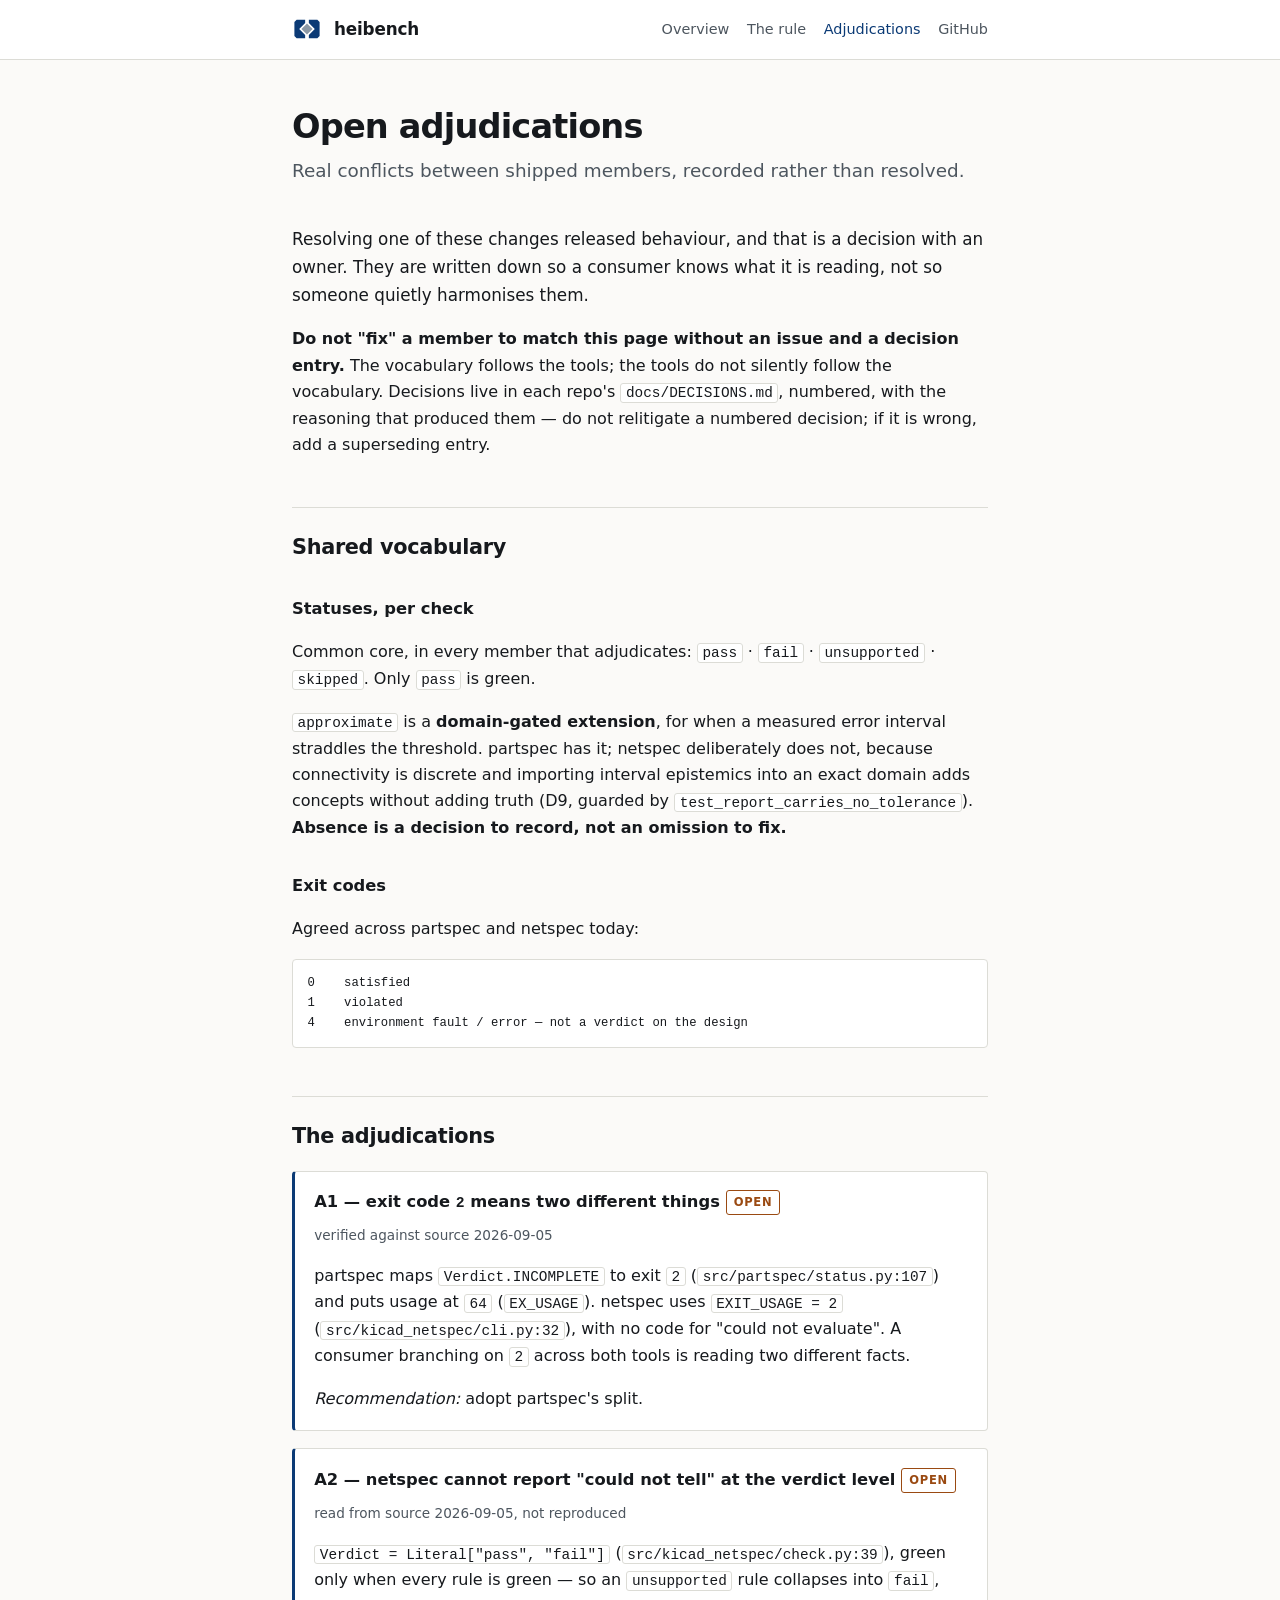
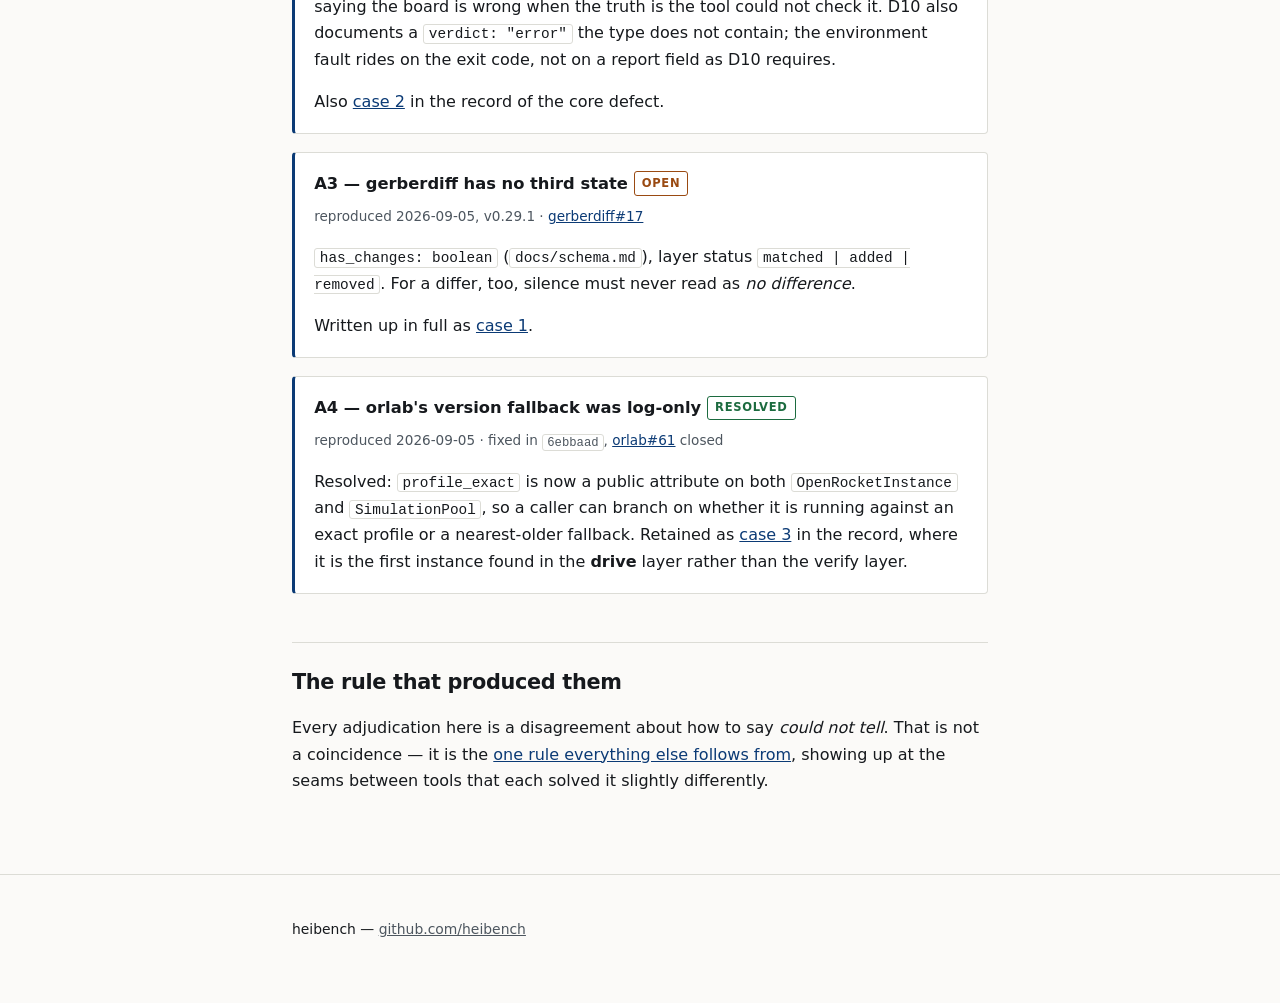
==== adjudications.html @ 362d5913 "feat: the org site, at heibench.com Plain HTML and CSS: no build step, no dependencies, no JavaScrip" ====
<!doctype html>
<html lang="en">
<head>
<meta charset="utf-8">
<meta name="viewport" content="width=device-width, initial-scale=1">
<title>Open adjudications — heibench</title>
<meta name="description" content="Real conflicts between shipped heibench members, recorded rather than resolved.">
<link rel="icon" href="/assets/favicon.svg" type="image/svg+xml">
<link rel="alternate icon" href="/assets/favicon.ico" sizes="any">
<link rel="apple-touch-icon" href="/assets/apple-touch-icon.png">
<link rel="stylesheet" href="/assets/site.css">
</head>
<body>

<header class="site">
  <div class="wrap">
    <img src="/assets/favicon.svg" alt="">
    <a class="home" href="/">heibench</a>
    <nav>
      <a href="/">Overview</a>
      <a href="/silence.html">The rule</a>
      <a href="/adjudications.html" aria-current="page">Adjudications</a>
      <a href="https://github.com/heibench">GitHub</a>
    </nav>
  </div>
</header>

<main class="wrap">

  <h1>Open adjudications</h1>
  <p class="tagline">Real conflicts between shipped members, recorded rather than
  resolved.</p>

  <p class="lead">Resolving one of these changes released behaviour, and that is a
  decision with an owner. They are written down so a consumer knows what it is
  reading, not so someone quietly harmonises them.</p>

  <p><strong>Do not "fix" a member to match this page without an issue and a decision
  entry.</strong> The vocabulary follows the tools; the tools do not silently follow
  the vocabulary. Decisions live in each repo's <code>docs/DECISIONS.md</code>,
  numbered, with the reasoning that produced them — do not relitigate a numbered
  decision; if it is wrong, add a superseding entry.</p>

  <h2>Shared vocabulary</h2>

  <h3>Statuses, per check</h3>
  <p>Common core, in every member that adjudicates: <code>pass</code> ·
  <code>fail</code> · <code>unsupported</code> · <code>skipped</code>. Only
  <code>pass</code> is green.</p>

  <p><code>approximate</code> is a <strong>domain-gated extension</strong>, for when a
  measured error interval straddles the threshold. partspec has it; netspec
  deliberately does not, because connectivity is discrete and importing interval
  epistemics into an exact domain adds concepts without adding truth (D9, guarded by
  <code>test_report_carries_no_tolerance</code>). <strong>Absence is a decision to
  record, not an omission to fix.</strong></p>

  <h3>Exit codes</h3>
  <p>Agreed across partspec and netspec today:</p>
<pre><code>0    satisfied
1    violated
4    environment fault / error — not a verdict on the design</code></pre>

  <h2>The adjudications</h2>

  <div class="case">
    <h3>A1 — exit code <code>2</code> means two different things
      <span class="tag open">open</span></h3>
    <p class="meta">verified against source 2026-09-05</p>
    <p>partspec maps <code>Verdict.INCOMPLETE</code> to exit <code>2</code>
    (<code>src/partspec/status.py:107</code>) and puts usage at <code>64</code>
    (<code>EX_USAGE</code>). netspec uses <code>EXIT_USAGE = 2</code>
    (<code>src/kicad_netspec/cli.py:32</code>), with no code for "could not evaluate".
    A consumer branching on <code>2</code> across both tools is reading two different
    facts.</p>
    <p><em>Recommendation:</em> adopt partspec's split.</p>
  </div>

  <div class="case">
    <h3>A2 — netspec cannot report "could not tell" at the verdict level
      <span class="tag open">open</span></h3>
    <p class="meta">read from source 2026-09-05, not reproduced</p>
    <p><code>Verdict = Literal["pass", "fail"]</code>
    (<code>src/kicad_netspec/check.py:39</code>), green only when every rule is green —
    so an <code>unsupported</code> rule collapses into <code>fail</code>, saying the
    board is wrong when the truth is the tool could not check it. D10 also documents a
    <code>verdict: "error"</code> the type does not contain; the environment fault
    rides on the exit code, not on a report field as D10 requires.</p>
    <p>Also <a href="/silence.html">case 2</a> in the record of the core defect.</p>
  </div>

  <div class="case">
    <h3>A3 — gerberdiff has no third state
      <span class="tag open">open</span></h3>
    <p class="meta">reproduced 2026-09-05, v0.29.1 ·
      <a href="https://github.com/heibench/gerberdiff/issues/17">gerberdiff#17</a></p>
    <p><code>has_changes: boolean</code> (<code>docs/schema.md</code>), layer status
    <code>matched | added | removed</code>. For a differ, too, silence must never read
    as <em>no difference</em>.</p>
    <p>Written up in full as <a href="/silence.html">case 1</a>.</p>
  </div>

  <div class="case">
    <h3>A4 — orlab's version fallback was log-only
      <span class="tag resolved">resolved</span></h3>
    <p class="meta">reproduced 2026-09-05 · fixed in <code>6ebbaad</code>,
      <a href="https://github.com/heibench/orlab/issues/61">orlab#61</a> closed</p>
    <p>Resolved: <code>profile_exact</code> is now a public attribute on both
    <code>OpenRocketInstance</code> and <code>SimulationPool</code>, so a caller can
    branch on whether it is running against an exact profile or a nearest-older
    fallback. Retained as <a href="/silence.html">case 3</a> in the record, where it is
    the first instance found in the <strong>drive</strong> layer rather than the verify
    layer.</p>
  </div>

  <h2>The rule that produced them</h2>

  <p>Every adjudication here is a disagreement about how to say <em>could not tell</em>.
  That is not a coincidence — it is the
  <a href="/silence.html">one rule everything else follows from</a>, showing up at the
  seams between tools that each solved it slightly differently.</p>

</main>

<footer class="site">
  <div class="wrap">
    <p>heibench — <a href="https://github.com/heibench">github.com/heibench</a></p>
  </div>
</footer>

</body>
</html>
---- assets/site.css ----
/* heibench.com — no build step, no dependencies, no JavaScript. */

:root {
  color-scheme: light dark;
  --navy: #0b3a75;
  --steel: #8c99a6;
  --ink: #16191d;
  --ink-soft: #4d565f;
  --bg: #fbfaf8;
  --panel: #ffffff;
  --rule: #dcdcd6;
  --accent: var(--navy);
  --ok: #1c6b3f;
  --open: #9a4a12;
}

@media (prefers-color-scheme: dark) {
  :root {
    --navy: #7ea8dd;
    --steel: #98a4b1;
    --ink: #e7e9ec;
    --ink-soft: #a3abb5;
    --bg: #12151a;
    --panel: #191d24;
    --rule: #2c323b;
    --accent: var(--navy);
    --ok: #6cc38d;
    --open: #e0a06a;
  }
}

* { box-sizing: border-box; }

body {
  margin: 0;
  background: var(--bg);
  color: var(--ink);
  font: 16px/1.65 ui-sans-serif, system-ui, -apple-system, "Segoe UI", Roboto,
    "Helvetica Neue", Arial, sans-serif;
  -webkit-text-size-adjust: 100%;
}

code, pre, .mono {
  font-family: ui-monospace, SFMono-Regular, "SF Mono", Menlo, Consolas,
    "Liberation Mono", monospace;
}

.wrap { max-width: 46rem; margin: 0 auto; padding: 0 1.25rem; }

/* ---------- masthead ---------- */

header.site {
  border-bottom: 1px solid var(--rule);
  background: var(--panel);
}

header.site .wrap {
  display: flex;
  align-items: center;
  gap: 0.75rem;
  padding-top: 0.9rem;
  padding-bottom: 0.9rem;
  flex-wrap: wrap;
}

header.site img {
  width: 30px;
  height: 30px;
  display: block;
  border-radius: 6px;
}

header.site a.home {
  font-weight: 650;
  letter-spacing: -0.01em;
  color: var(--ink);
  text-decoration: none;
  font-size: 1.05rem;
}

header.site nav {
  margin-left: auto;
  display: flex;
  gap: 1.1rem;
  font-size: 0.9rem;
}

header.site nav a { color: var(--ink-soft); text-decoration: none; }
header.site nav a:hover,
header.site nav a[aria-current="page"] { color: var(--accent); }

/* ---------- type ---------- */

main.wrap { padding-top: 3rem; padding-bottom: 4rem; }

h1 {
  font-size: 2.1rem;
  line-height: 1.15;
  letter-spacing: -0.025em;
  margin: 0 0 0.6rem;
}

.tagline {
  font-size: 1.15rem;
  color: var(--ink-soft);
  margin: 0 0 2.5rem;
}

h2 {
  font-size: 1.3rem;
  letter-spacing: -0.015em;
  margin: 3rem 0 0.9rem;
  padding-top: 1.4rem;
  border-top: 1px solid var(--rule);
}

h3 { font-size: 1.02rem; margin: 2rem 0 0.5rem; }

p, li { color: var(--ink); }
a { color: var(--accent); }

.lead { font-size: 1.05rem; }

blockquote {
  margin: 1.6rem 0;
  padding: 0.2rem 0 0.2rem 1.1rem;
  border-left: 3px solid var(--accent);
  font-size: 1.15rem;
  line-height: 1.5;
  color: var(--ink);
}

blockquote p { margin: 0; }

/* ---------- tables ---------- */

.scroll { overflow-x: auto; margin: 1.4rem 0; }

table {
  border-collapse: collapse;
  width: 100%;
  font-size: 0.92rem;
}

th, td {
  text-align: left;
  padding: 0.6rem 0.8rem 0.6rem 0;
  border-bottom: 1px solid var(--rule);
  vertical-align: top;
}

th {
  font-weight: 620;
  color: var(--ink-soft);
  font-size: 0.8rem;
  text-transform: uppercase;
  letter-spacing: 0.05em;
}

/* ---------- case entries ---------- */

.case {
  background: var(--panel);
  border: 1px solid var(--rule);
  border-left: 3px solid var(--accent);
  border-radius: 4px;
  padding: 1.1rem 1.2rem;
  margin: 1.1rem 0;
}

.case h3 { margin-top: 0; }
.case p:last-child { margin-bottom: 0; }

.tag {
  display: inline-block;
  font-size: 0.72rem;
  font-weight: 650;
  text-transform: uppercase;
  letter-spacing: 0.06em;
  padding: 0.12rem 0.45rem;
  border-radius: 3px;
  border: 1px solid currentColor;
  vertical-align: 0.1em;
}

.tag.open { color: var(--open); }
.tag.resolved { color: var(--ok); }

.meta {
  font-size: 0.85rem;
  color: var(--ink-soft);
  margin: 0.35rem 0 0.7rem;
}

pre {
  background: var(--panel);
  border: 1px solid var(--rule);
  border-radius: 4px;
  padding: 0.8rem 0.9rem;
  overflow-x: auto;
  font-size: 0.85rem;
  line-height: 1.5;
  margin: 1rem 0;
}

code { font-size: 0.9em; }
p code, li code, td code {
  background: var(--panel);
  border: 1px solid var(--rule);
  border-radius: 3px;
  padding: 0.05em 0.32em;
}
pre code { background: none; border: 0; padding: 0; }

/* ---------- footer ---------- */

footer.site {
  border-top: 1px solid var(--rule);
  padding: 1.8rem 0 3rem;
  font-size: 0.87rem;
  color: var(--ink-soft);
}

footer.site a { color: var(--ink-soft); }

@media (max-width: 34rem) {
  h1 { font-size: 1.7rem; }
  header.site nav { gap: 0.85rem; width: 100%; margin-left: 0; }
}
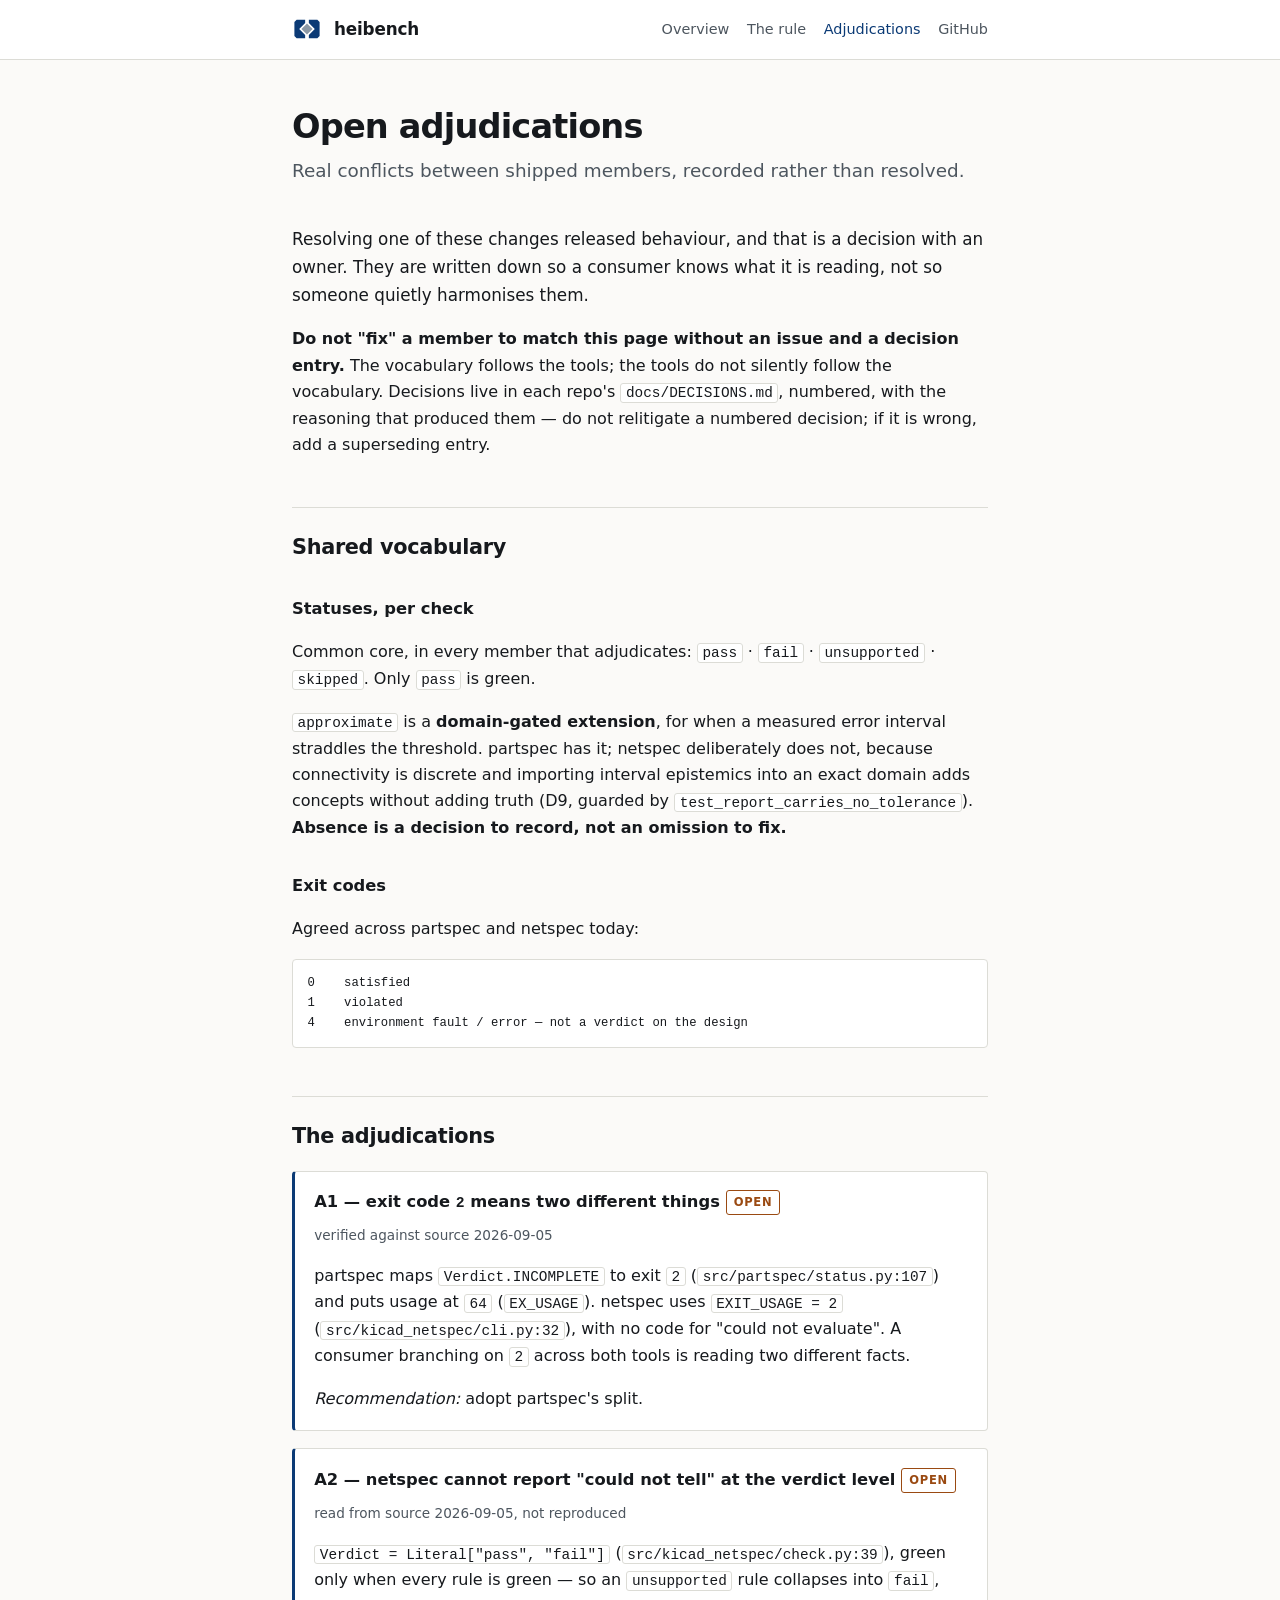
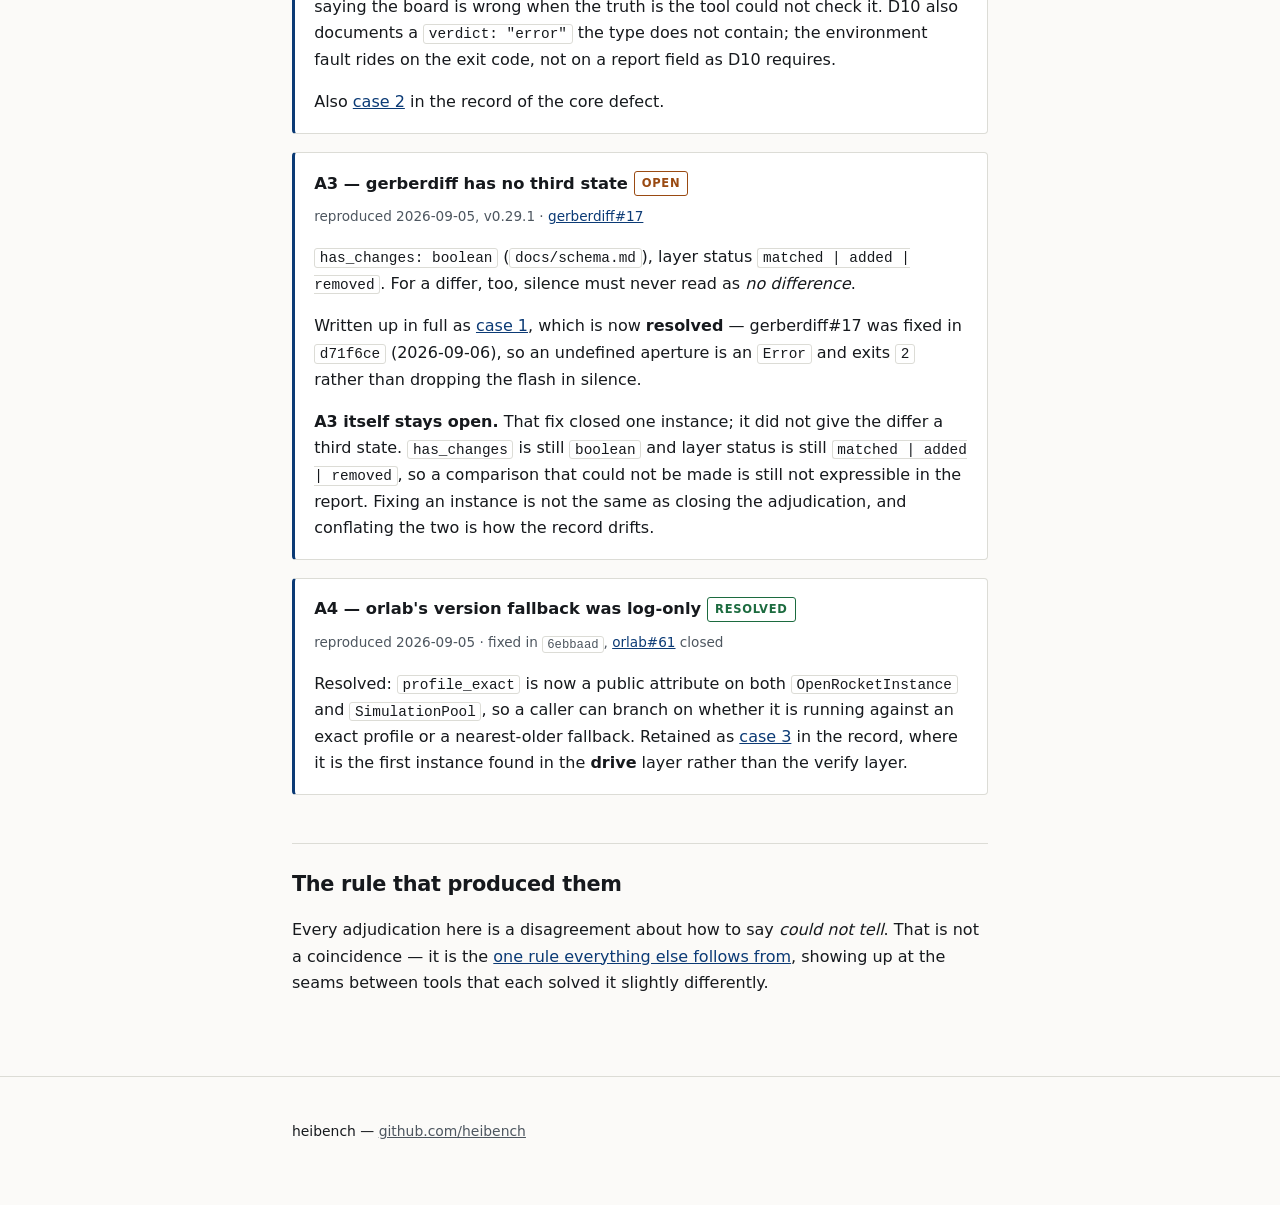
==== commit 84f94741: "docs: A3 stays open, and say why case 1 being fixed does not close it gerberdiff#17 was fixed in d71" ====
--- a/adjudications.html
+++ b/adjudications.html
@@ -97,7 +97,16 @@
     <p><code>has_changes: boolean</code> (<code>docs/schema.md</code>), layer status
     <code>matched | added | removed</code>. For a differ, too, silence must never read
     as <em>no difference</em>.</p>
-    <p>Written up in full as <a href="/silence.html">case 1</a>.</p>
+    <p>Written up in full as <a href="/silence.html">case 1</a>, which is now
+    <strong>resolved</strong> — gerberdiff#17 was fixed in <code>d71f6ce</code>
+    (2026-09-06), so an undefined aperture is an <code>Error</code> and exits
+    <code>2</code> rather than dropping the flash in silence.</p>
+    <p><strong>A3 itself stays open.</strong> That fix closed one instance; it did not
+    give the differ a third state. <code>has_changes</code> is still
+    <code>boolean</code> and layer status is still
+    <code>matched | added | removed</code>, so a comparison that could not be made is
+    still not expressible in the report. Fixing an instance is not the same as closing
+    the adjudication, and conflating the two is how the record drifts.</p>
   </div>
 
   <div class="case">
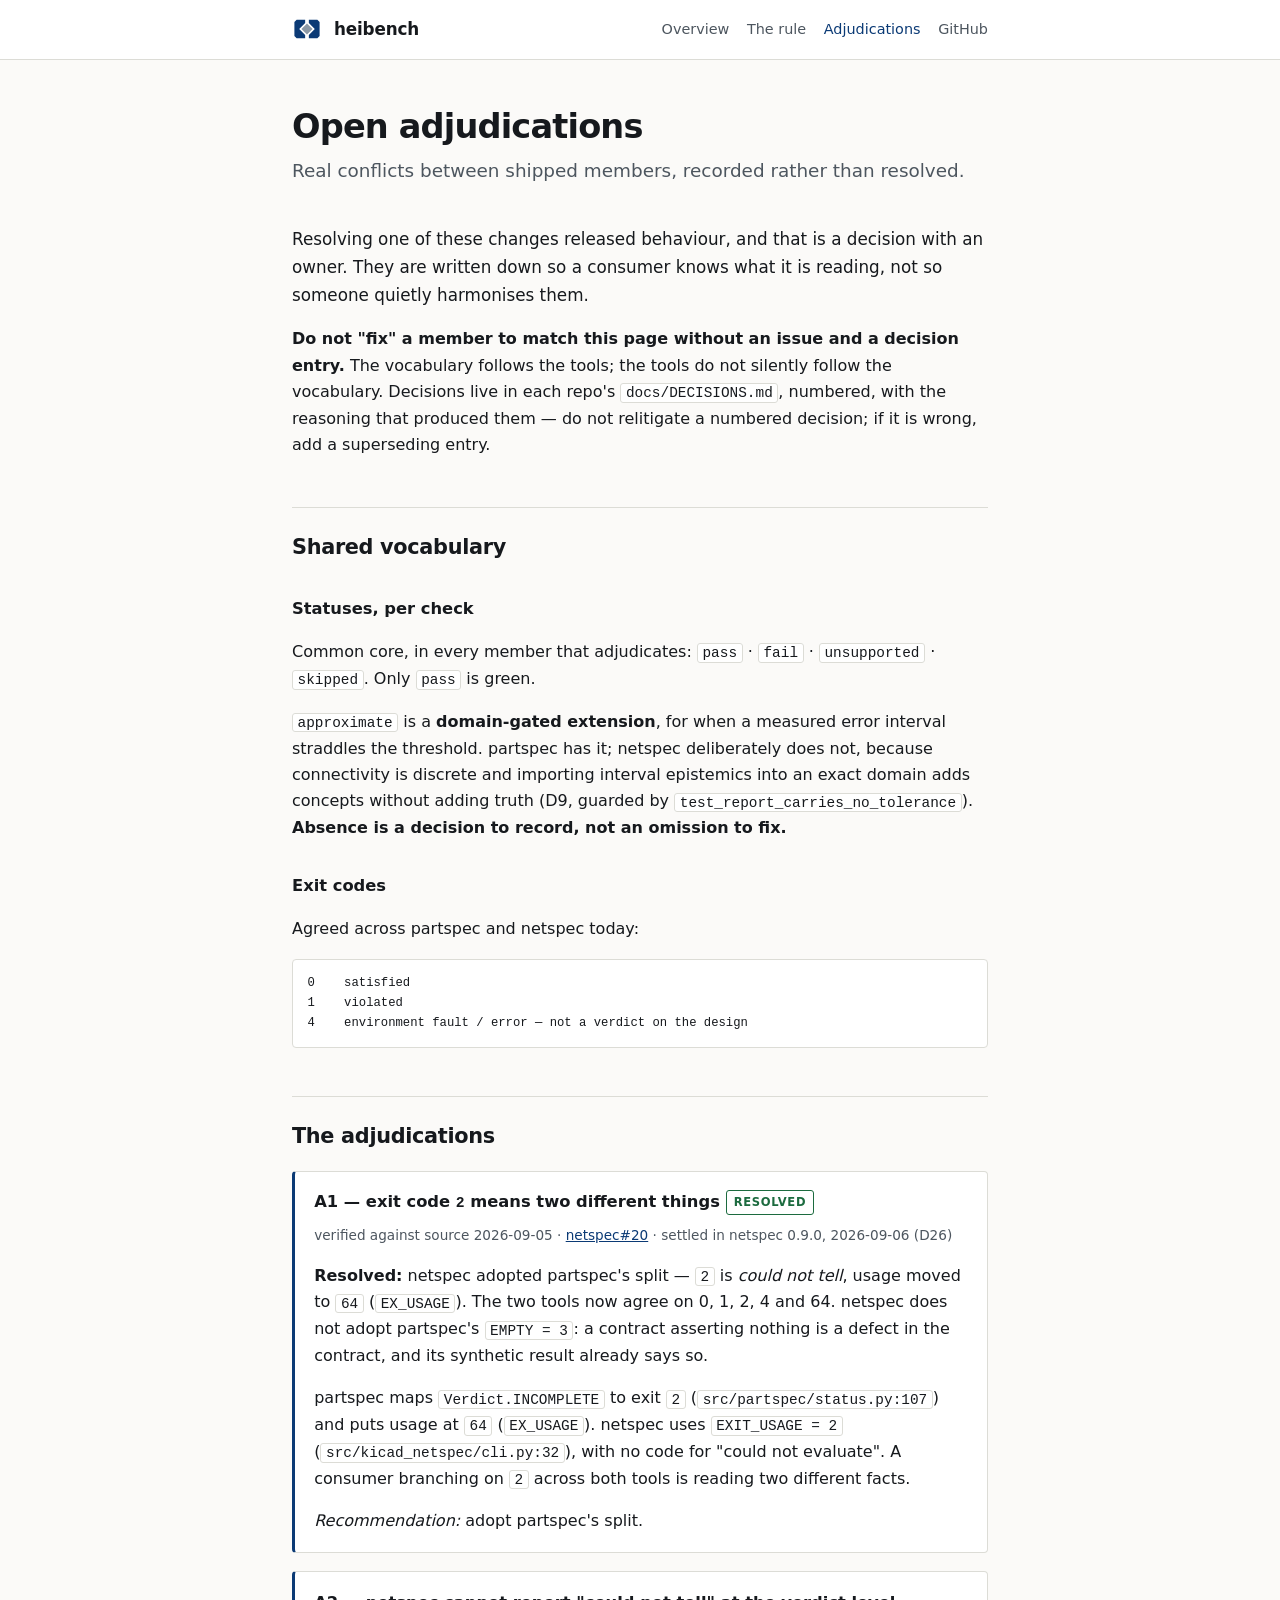
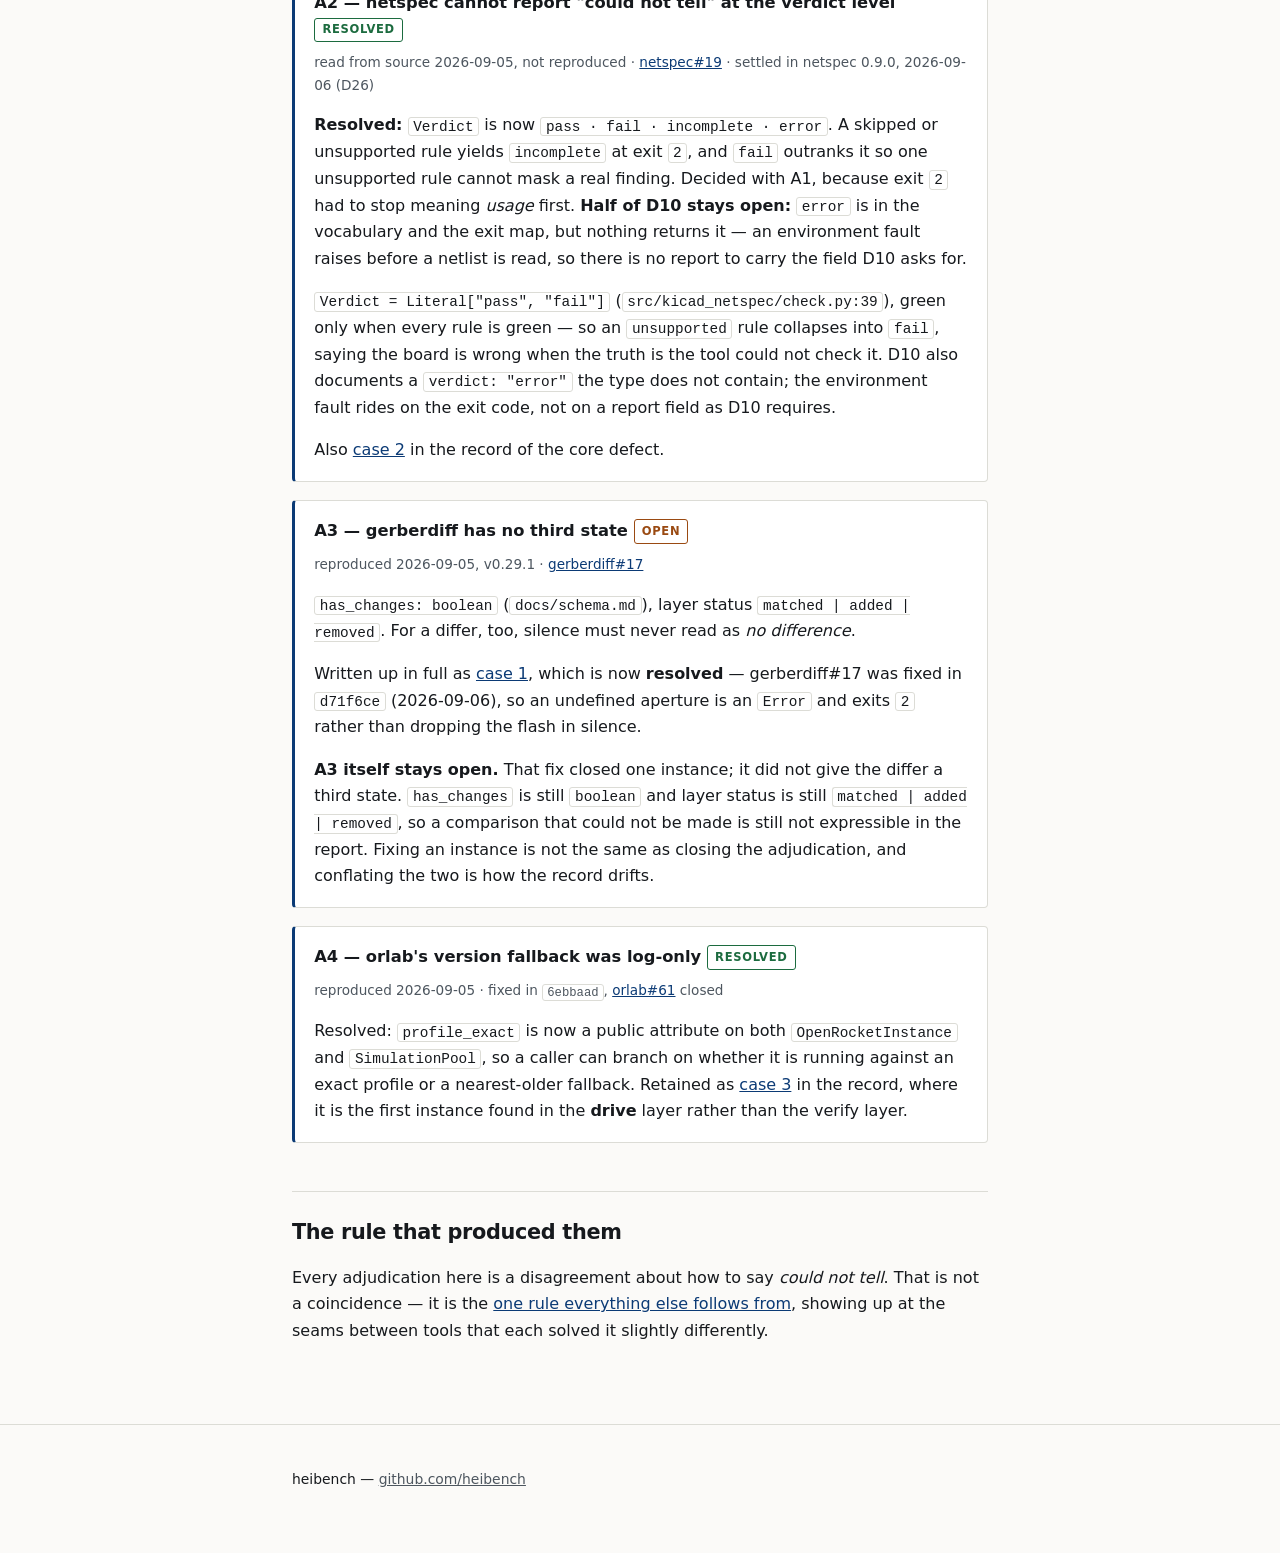
==== commit 522985b6: "docs: A1 and A2 resolved in netspec 0.9.0, four of nine still open netspec adopted partspec's exit-c" ====
--- a/adjudications.html
+++ b/adjudications.html
@@ -65,8 +65,15 @@
 
   <div class="case">
     <h3>A1 — exit code <code>2</code> means two different things
-      <span class="tag open">open</span></h3>
-    <p class="meta">verified against source 2026-09-05</p>
+      <span class="tag resolved">resolved</span></h3>
+    <p class="meta">verified against source 2026-09-05 ·
+      <a href="https://github.com/heibench/netspec/issues/20">netspec#20</a> ·
+      settled in netspec 0.9.0, 2026-09-06 (D26)</p>
+    <p><strong>Resolved:</strong> netspec adopted partspec's split —
+    <code>2</code> is <em>could not tell</em>, usage moved to <code>64</code>
+    (<code>EX_USAGE</code>). The two tools now agree on 0, 1, 2, 4 and 64. netspec
+    does not adopt partspec's <code>EMPTY = 3</code>: a contract asserting nothing is a
+    defect in the contract, and its synthetic result already says so.</p>
     <p>partspec maps <code>Verdict.INCOMPLETE</code> to exit <code>2</code>
     (<code>src/partspec/status.py:107</code>) and puts usage at <code>64</code>
     (<code>EX_USAGE</code>). netspec uses <code>EXIT_USAGE = 2</code>
@@ -78,8 +85,18 @@
 
   <div class="case">
     <h3>A2 — netspec cannot report "could not tell" at the verdict level
-      <span class="tag open">open</span></h3>
-    <p class="meta">read from source 2026-09-05, not reproduced</p>
+      <span class="tag resolved">resolved</span></h3>
+    <p class="meta">read from source 2026-09-05, not reproduced ·
+      <a href="https://github.com/heibench/netspec/issues/19">netspec#19</a> ·
+      settled in netspec 0.9.0, 2026-09-06 (D26)</p>
+    <p><strong>Resolved:</strong> <code>Verdict</code> is now
+    <code>pass · fail · incomplete · error</code>. A skipped or unsupported rule yields
+    <code>incomplete</code> at exit <code>2</code>, and <code>fail</code> outranks it so
+    one unsupported rule cannot mask a real finding. Decided with A1, because exit
+    <code>2</code> had to stop meaning <em>usage</em> first. <strong>Half of D10 stays
+    open:</strong> <code>error</code> is in the vocabulary and the exit map, but nothing
+    returns it — an environment fault raises before a netlist is read, so there is no
+    report to carry the field D10 asks for.</p>
     <p><code>Verdict = Literal["pass", "fail"]</code>
     (<code>src/kicad_netspec/check.py:39</code>), green only when every rule is green —
     so an <code>unsupported</code> rule collapses into <code>fail</code>, saying the
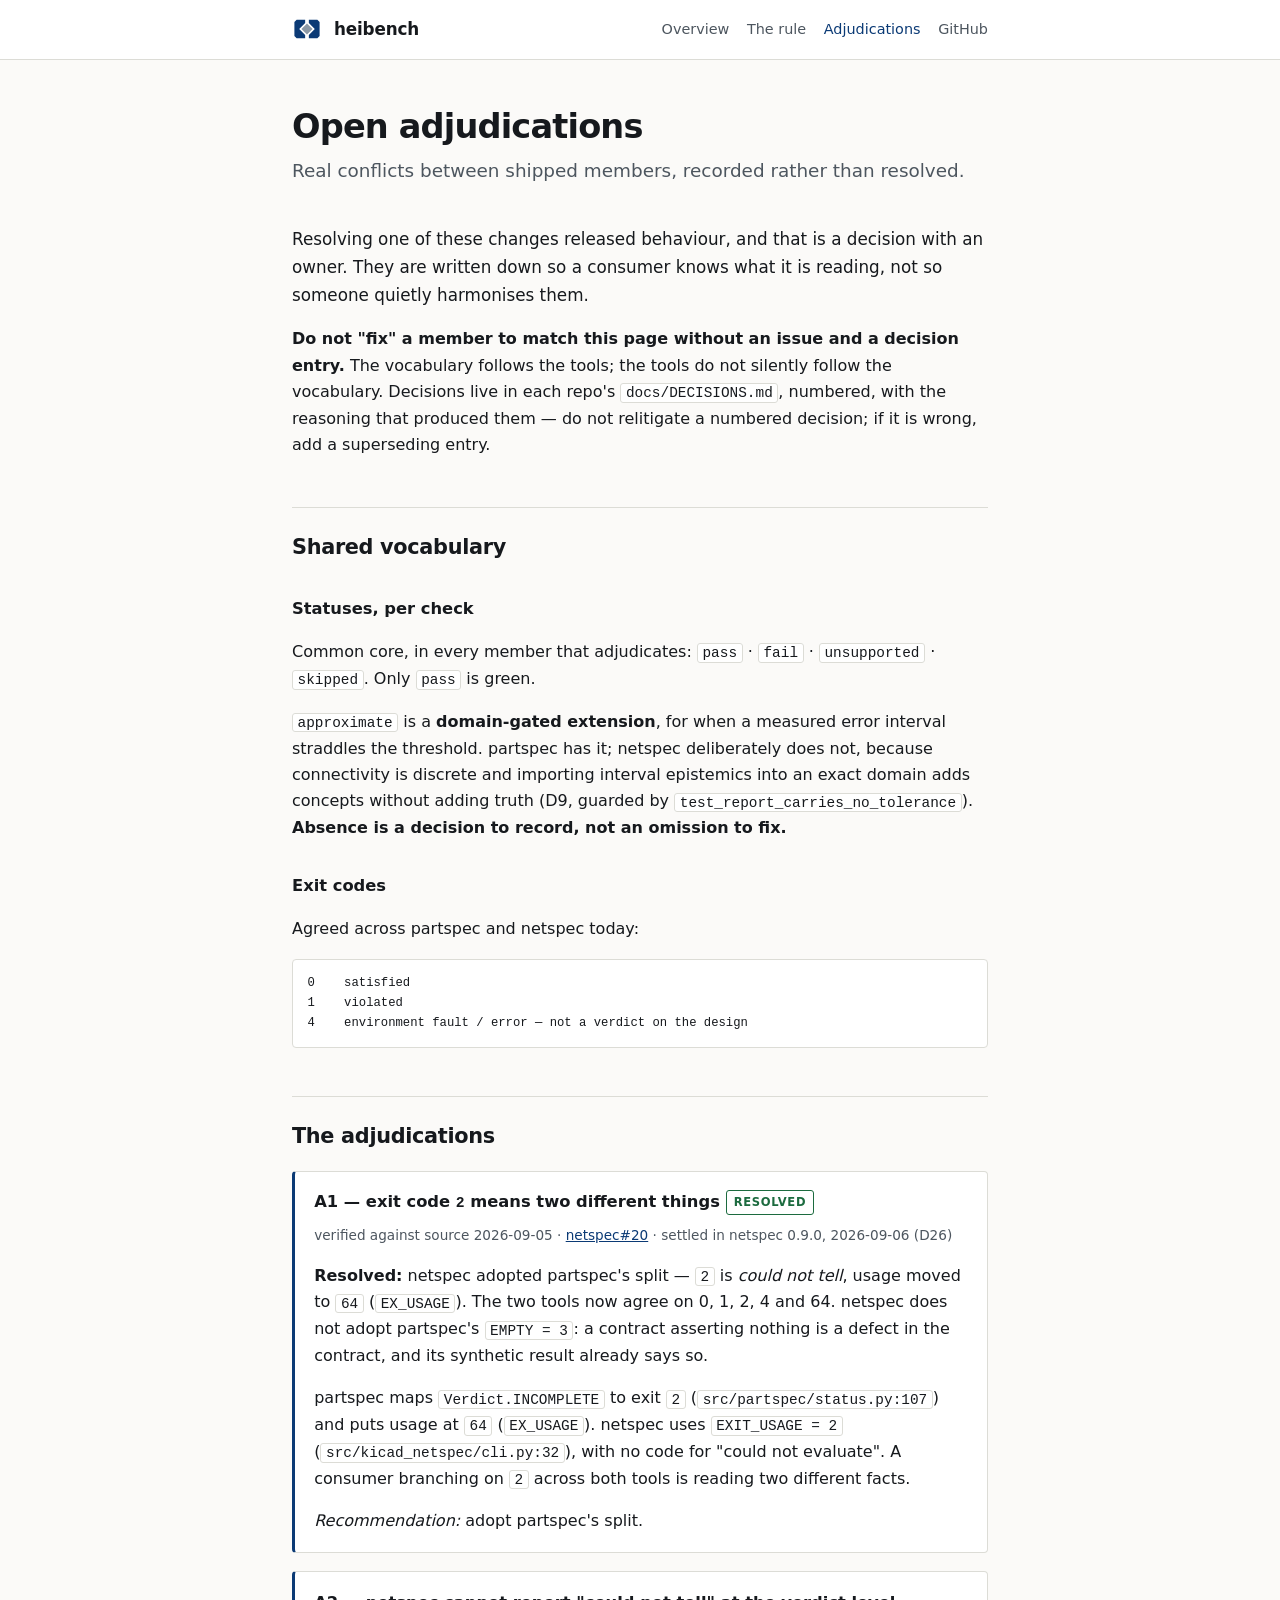
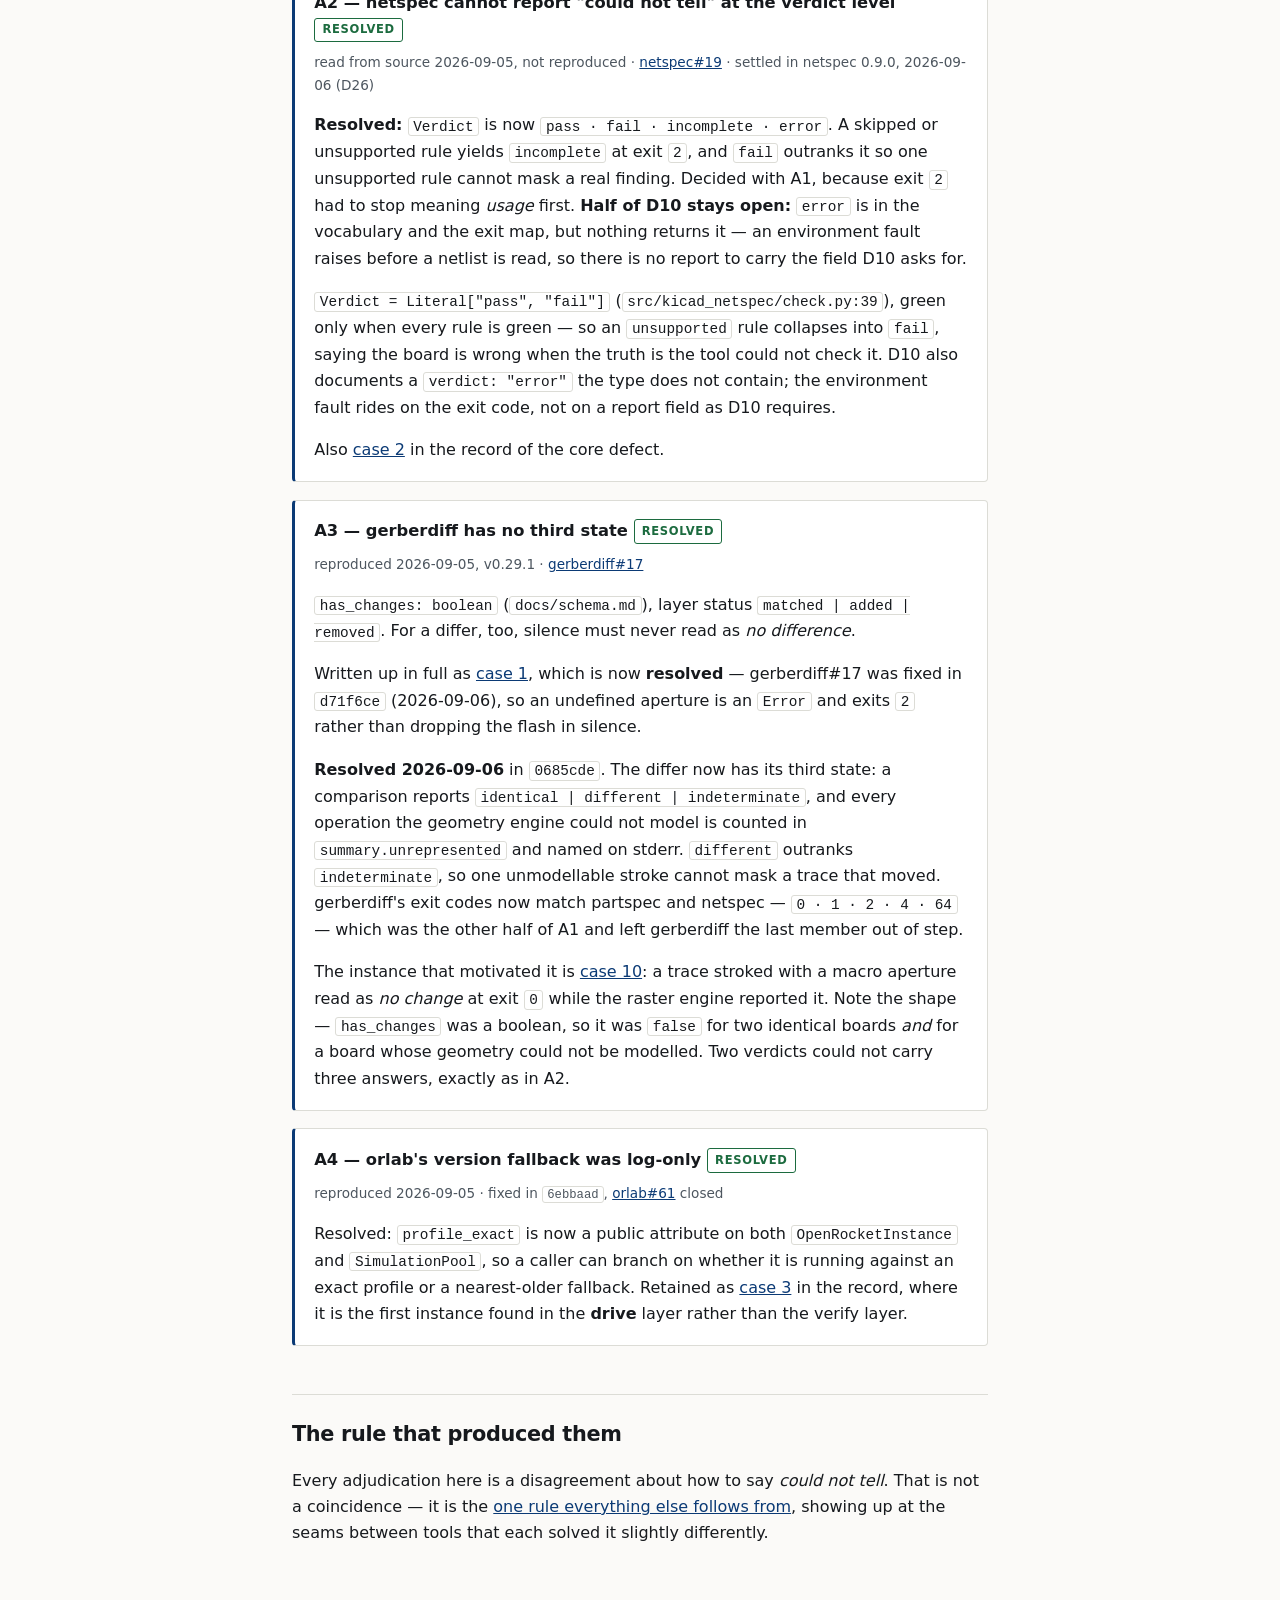
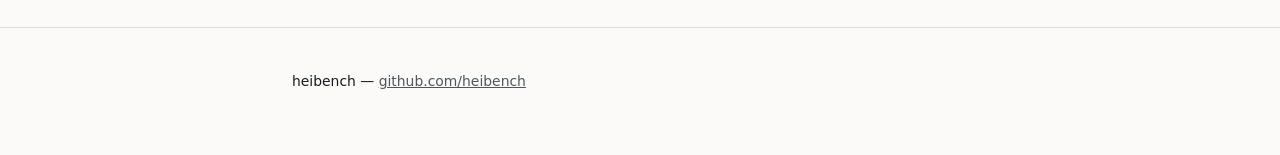
==== commit f2ad17e4: "docs: A3 resolved, and case 10 recorded gerberdiff gained a third outcome in 0685cde: identical | di" ====
--- a/adjudications.html
+++ b/adjudications.html
@@ -108,7 +108,7 @@
 
   <div class="case">
     <h3>A3 — gerberdiff has no third state
-      <span class="tag open">open</span></h3>
+      <span class="tag resolved">resolved</span></h3>
     <p class="meta">reproduced 2026-09-05, v0.29.1 ·
       <a href="https://github.com/heibench/gerberdiff/issues/17">gerberdiff#17</a></p>
     <p><code>has_changes: boolean</code> (<code>docs/schema.md</code>), layer status
@@ -118,12 +118,20 @@
     <strong>resolved</strong> — gerberdiff#17 was fixed in <code>d71f6ce</code>
     (2026-09-06), so an undefined aperture is an <code>Error</code> and exits
     <code>2</code> rather than dropping the flash in silence.</p>
-    <p><strong>A3 itself stays open.</strong> That fix closed one instance; it did not
-    give the differ a third state. <code>has_changes</code> is still
-    <code>boolean</code> and layer status is still
-    <code>matched | added | removed</code>, so a comparison that could not be made is
-    still not expressible in the report. Fixing an instance is not the same as closing
-    the adjudication, and conflating the two is how the record drifts.</p>
+    <p><strong>Resolved 2026-09-06</strong> in <code>0685cde</code>. The differ now has
+    its third state: a comparison reports
+    <code>identical | different | indeterminate</code>, and every operation the geometry
+    engine could not model is counted in <code>summary.unrepresented</code> and named on
+    stderr. <code>different</code> outranks <code>indeterminate</code>, so one
+    unmodellable stroke cannot mask a trace that moved. gerberdiff's exit codes now match
+    partspec and netspec — <code>0 · 1 · 2 · 4 · 64</code> — which was the other half of
+    A1 and left gerberdiff the last member out of step.</p>
+    <p>The instance that motivated it is
+    <a href="/silence.html">case 10</a>: a trace stroked with a macro aperture read as
+    <em>no change</em> at exit <code>0</code> while the raster engine reported it. Note
+    the shape — <code>has_changes</code> was a boolean, so it was <code>false</code> for
+    two identical boards <em>and</em> for a board whose geometry could not be modelled.
+    Two verdicts could not carry three answers, exactly as in A2.</p>
   </div>
 
   <div class="case">
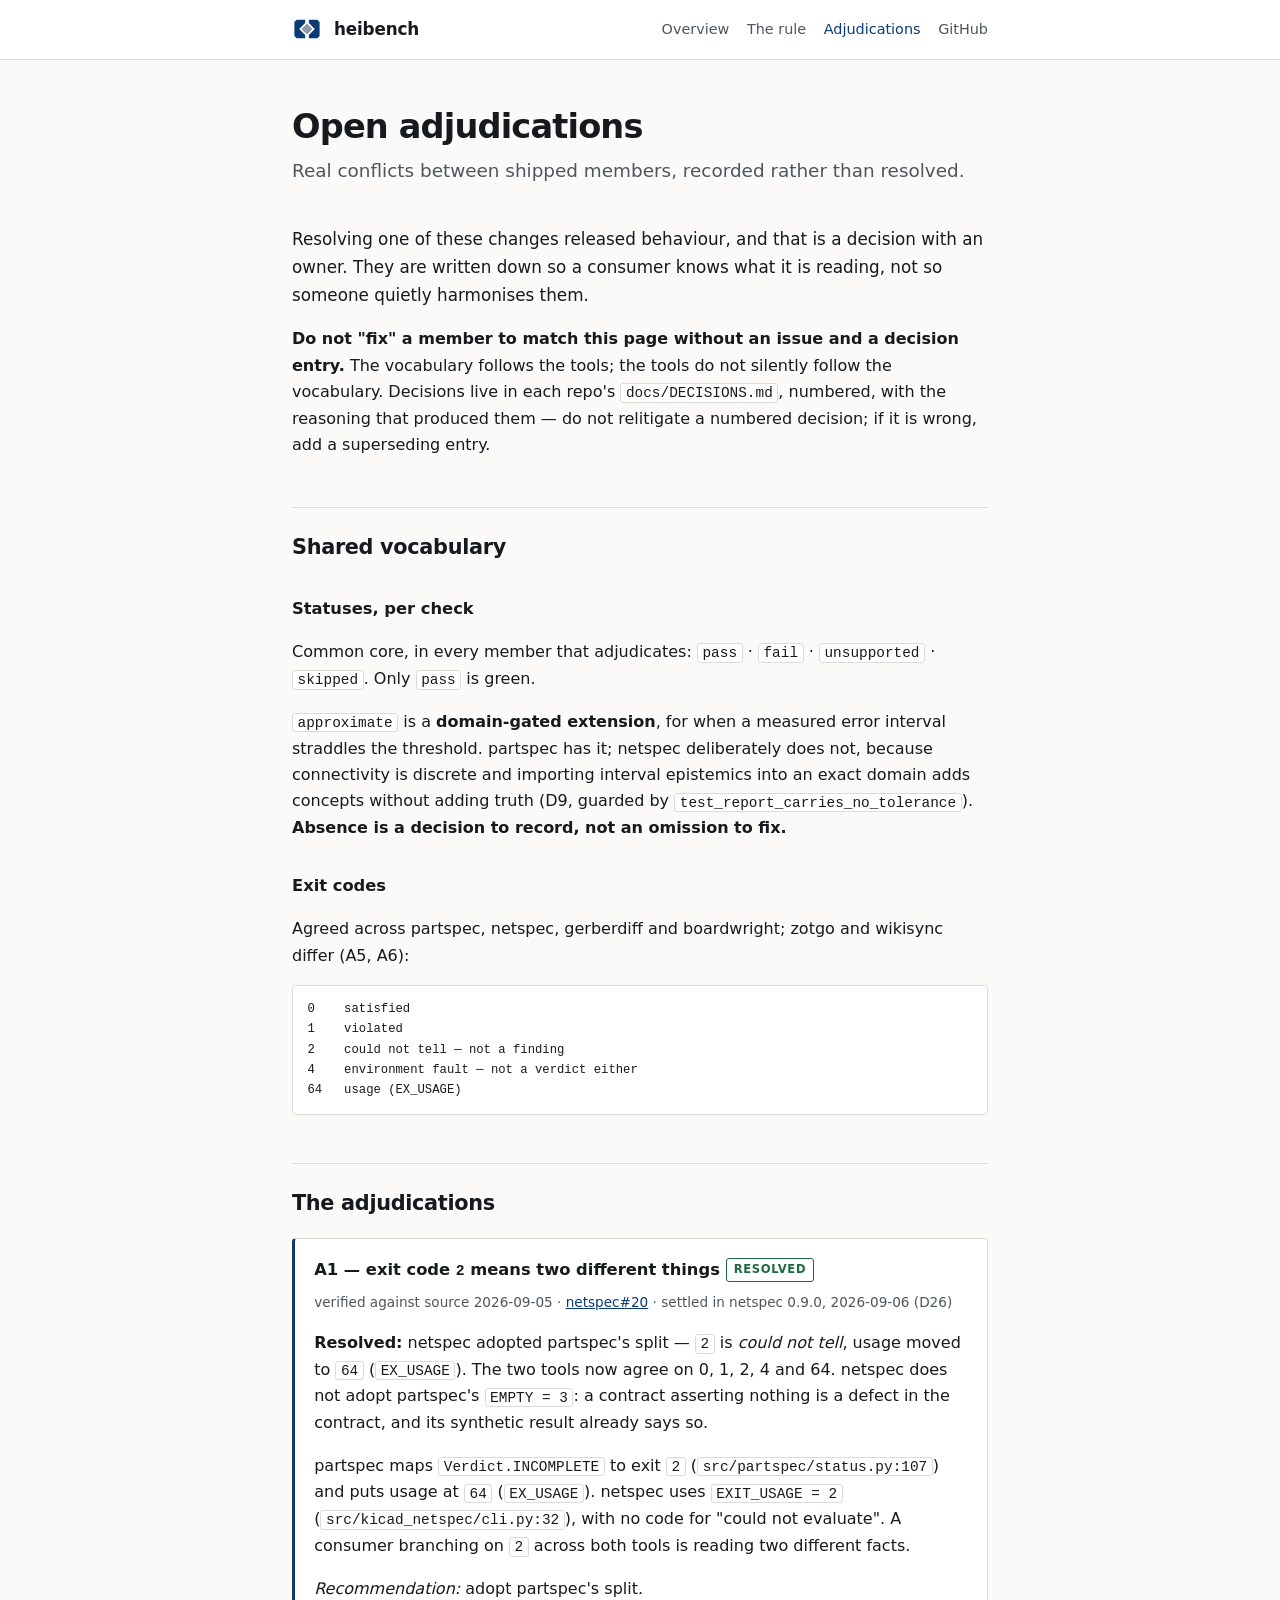
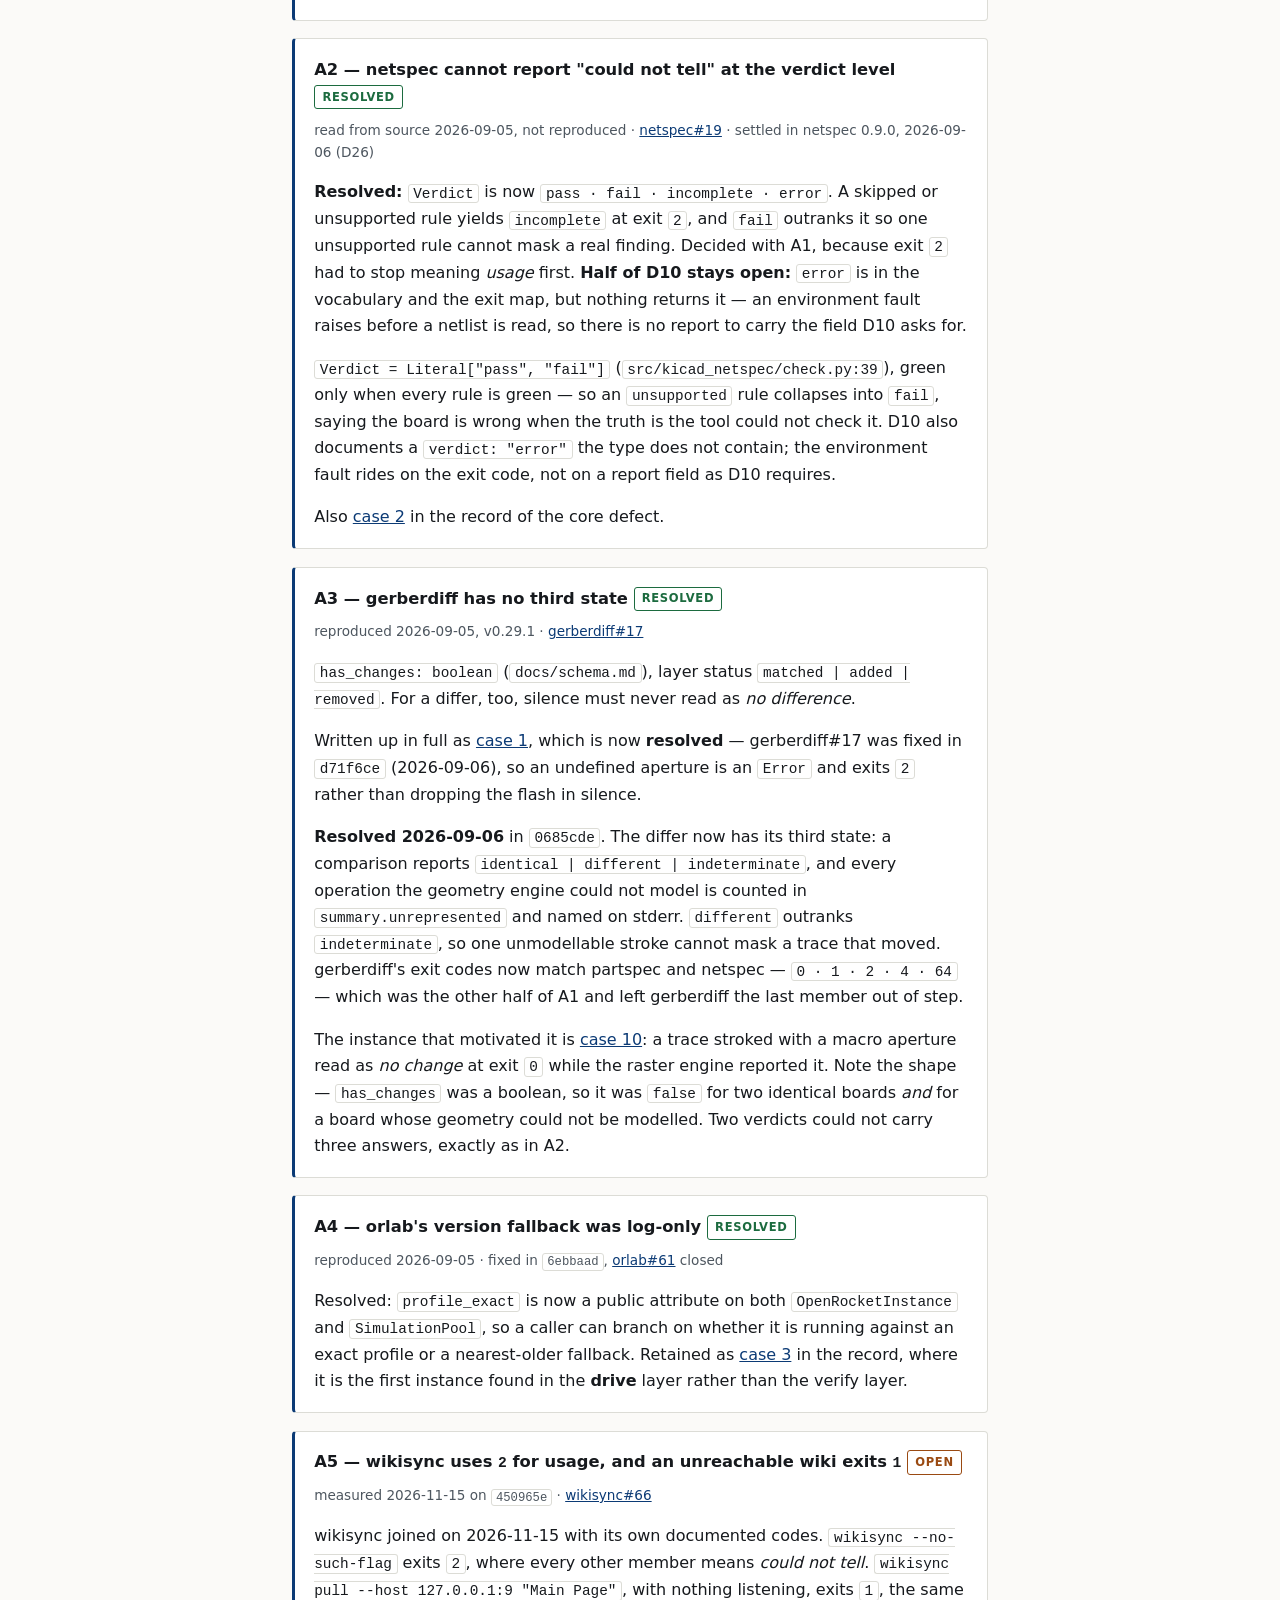
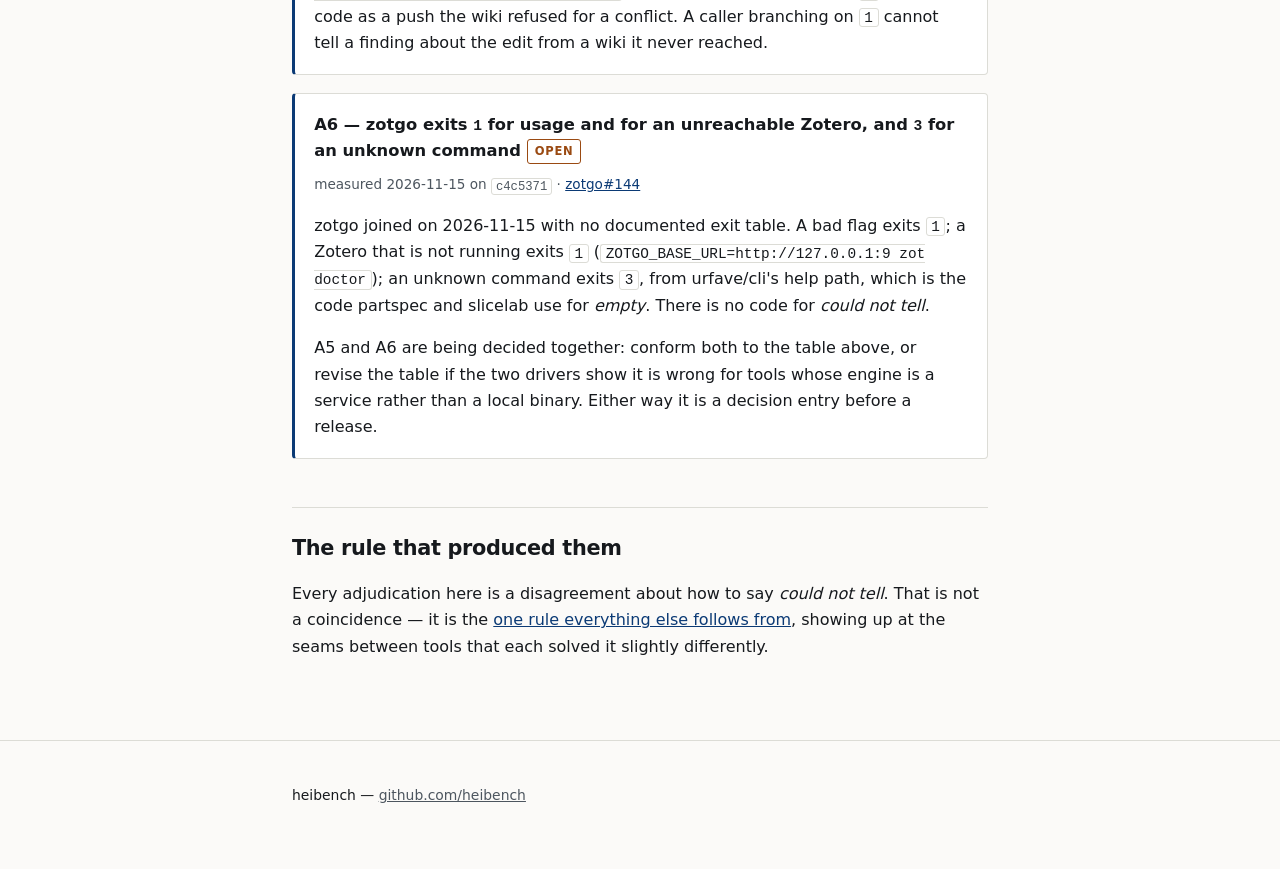
==== commit 921ea252: "docs: widen the scope to scientific and technical tools heibench now admits open tools for scientifi" ====
--- a/adjudications.html
+++ b/adjudications.html
@@ -56,10 +56,13 @@
   record, not an omission to fix.</strong></p>
 
   <h3>Exit codes</h3>
-  <p>Agreed across partspec and netspec today:</p>
+  <p>Agreed across partspec, netspec, gerberdiff and boardwright; zotgo and wikisync
+  differ (A5, A6):</p>
 <pre><code>0    satisfied
 1    violated
-4    environment fault / error — not a verdict on the design</code></pre>
+2    could not tell — not a finding
+4    environment fault — not a verdict either
+64   usage (EX_USAGE)</code></pre>
 
   <h2>The adjudications</h2>
 
@@ -147,6 +150,34 @@
     layer.</p>
   </div>
 
+  <div class="case">
+    <h3>A5 — wikisync uses <code>2</code> for usage, and an unreachable wiki exits <code>1</code>
+      <span class="tag open">open</span></h3>
+    <p class="meta">measured 2026-11-15 on <code>450965e</code> ·
+      <a href="https://github.com/heibench/wikisync/issues/66">wikisync#66</a></p>
+    <p>wikisync joined on 2026-11-15 with its own documented codes. <code>wikisync
+    --no-such-flag</code> exits <code>2</code>, where every other member means <em>could
+    not tell</em>. <code>wikisync pull --host 127.0.0.1:9 "Main Page"</code>, with
+    nothing listening, exits <code>1</code>, the same code as a push the wiki refused
+    for a conflict. A caller branching on <code>1</code> cannot tell a finding about the
+    edit from a wiki it never reached.</p>
+  </div>
+
+  <div class="case">
+    <h3>A6 — zotgo exits <code>1</code> for usage and for an unreachable Zotero, and <code>3</code> for an unknown command
+      <span class="tag open">open</span></h3>
+    <p class="meta">measured 2026-11-15 on <code>c4c5371</code> ·
+      <a href="https://github.com/heibench/zotgo/issues/144">zotgo#144</a></p>
+    <p>zotgo joined on 2026-11-15 with no documented exit table. A bad flag exits
+    <code>1</code>; a Zotero that is not running exits <code>1</code>
+    (<code>ZOTGO_BASE_URL=http://127.0.0.1:9 zot doctor</code>); an unknown command
+    exits <code>3</code>, from urfave/cli's help path, which is the code partspec and
+    slicelab use for <em>empty</em>. There is no code for <em>could not tell</em>.</p>
+    <p>A5 and A6 are being decided together: conform both to the table above, or revise
+    the table if the two drivers show it is wrong for tools whose engine is a service
+    rather than a local binary. Either way it is a decision entry before a release.</p>
+  </div>
+
   <h2>The rule that produced them</h2>
 
   <p>Every adjudication here is a disagreement about how to say <em>could not tell</em>.
--- a/assets/site.css
+++ b/assets/site.css
@@ -185,6 +185,9 @@
 
 .tag.open { color: var(--open); }
 .tag.resolved { color: var(--ok); }
+/* Understood, measured, and deliberately not fixed. Neither of the other two
+   says that, and saying it with one of them would be false either way. */
+.tag.accepted { color: var(--ink-soft); }
 
 .meta {
   font-size: 0.85rem;
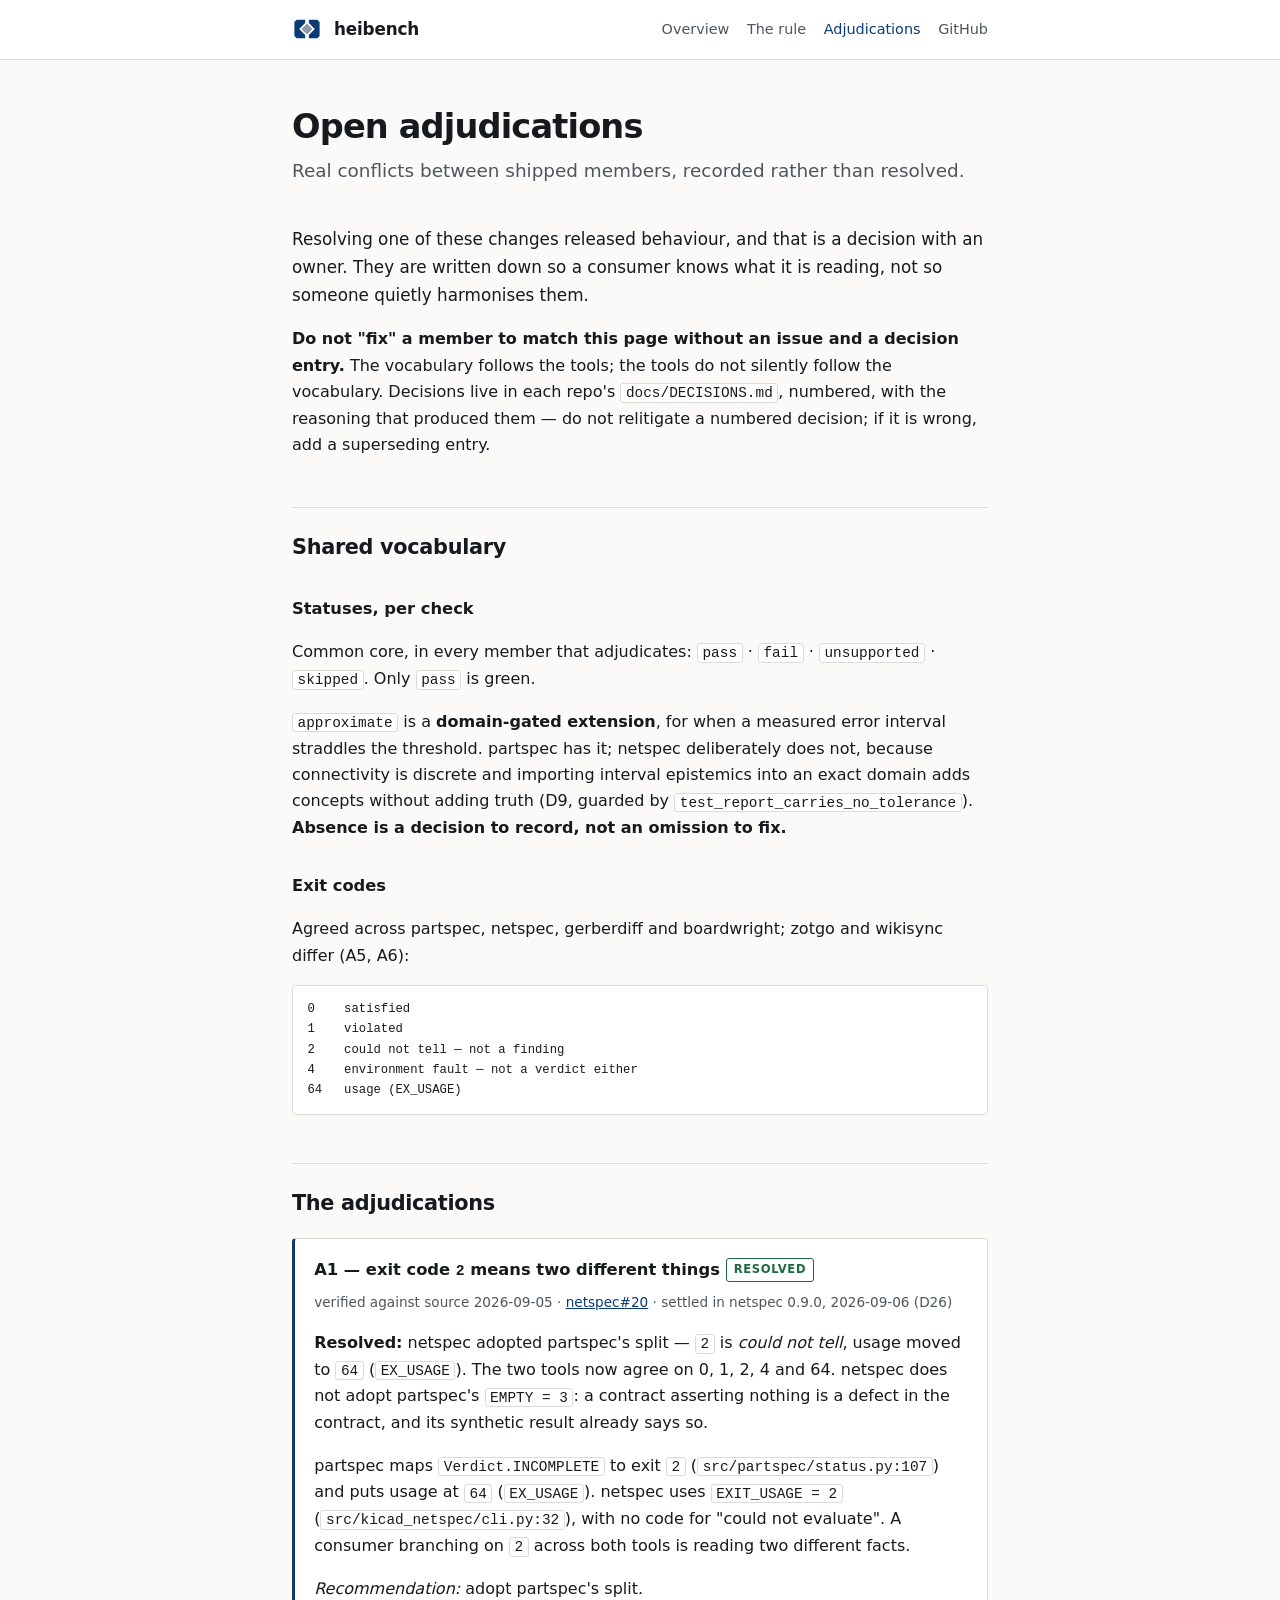
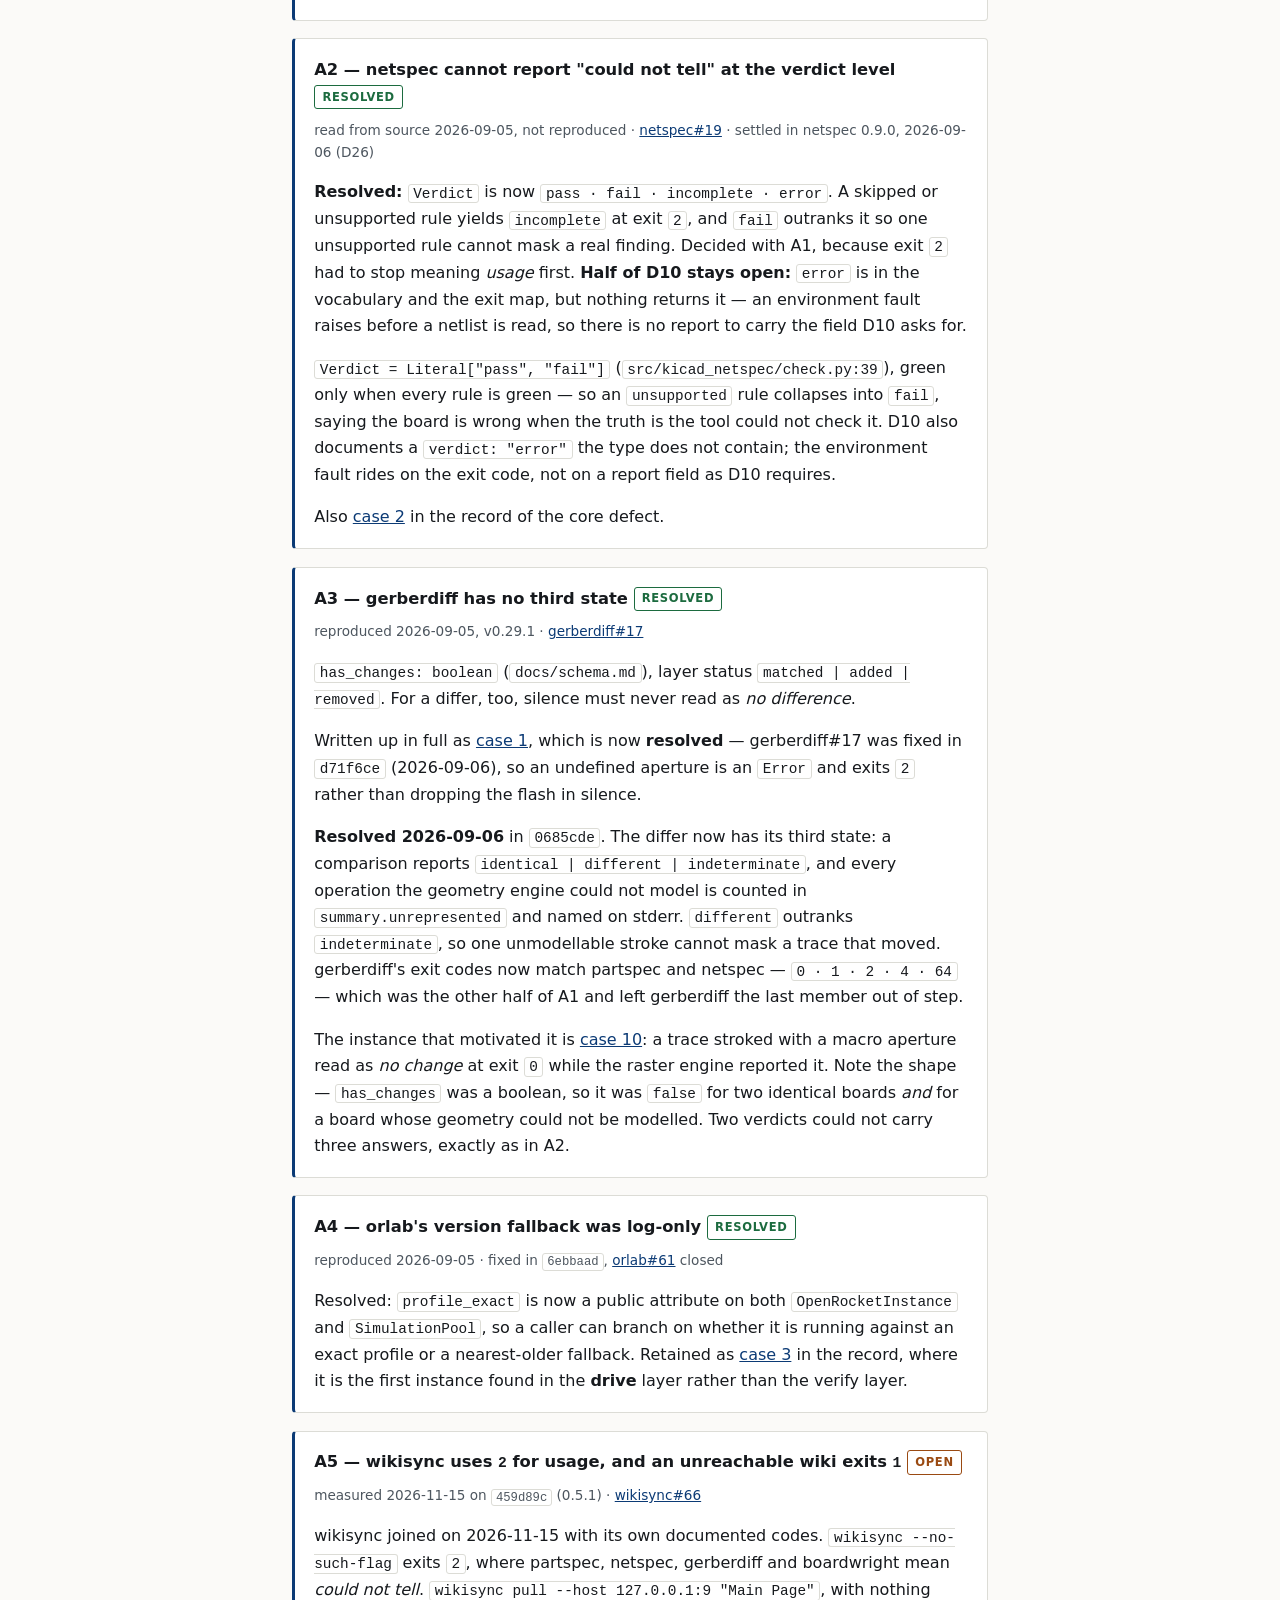
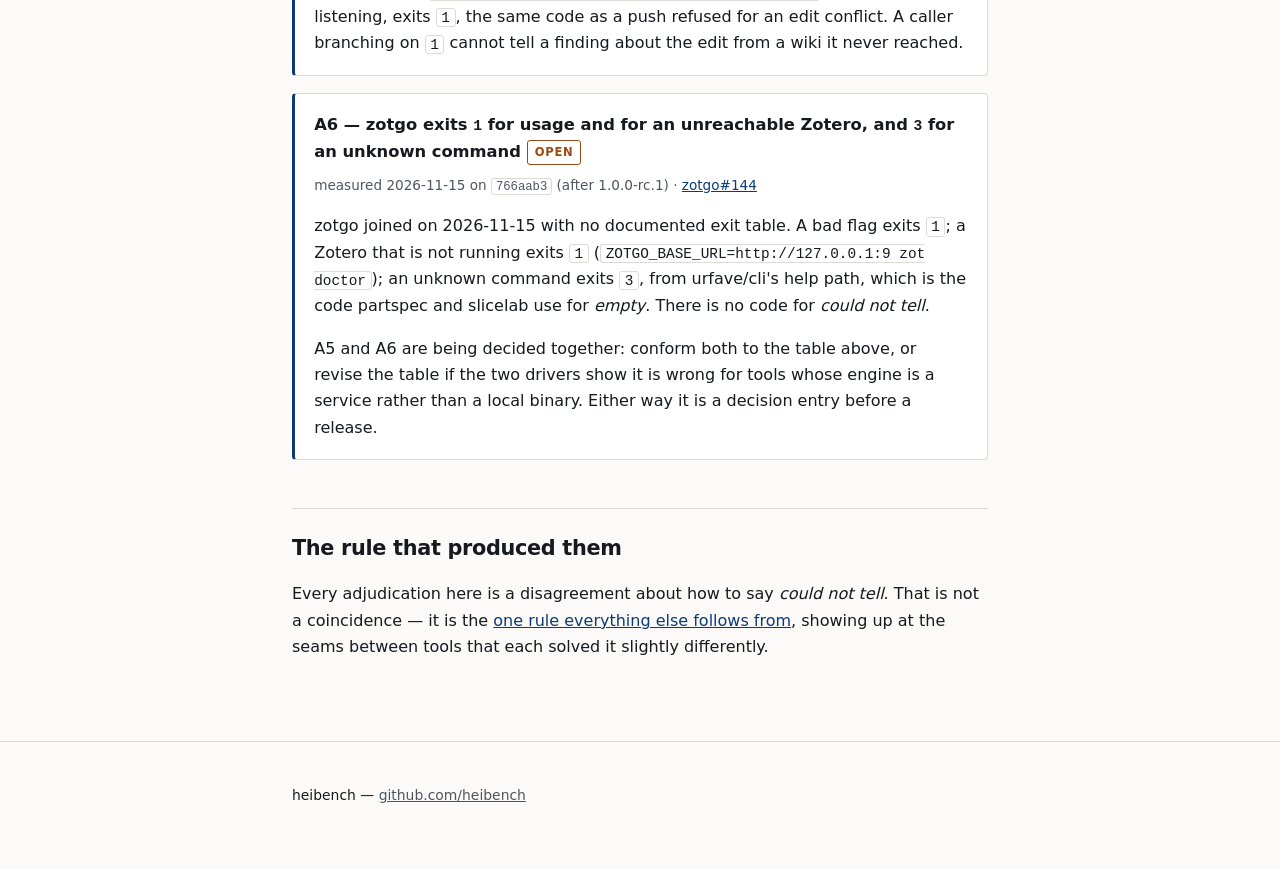
==== commit 92ae153c: "docs: cite main commits in A5 and A6 and name the members that use 2" ====
--- a/adjudications.html
+++ b/adjudications.html
@@ -153,20 +153,20 @@
   <div class="case">
     <h3>A5 — wikisync uses <code>2</code> for usage, and an unreachable wiki exits <code>1</code>
       <span class="tag open">open</span></h3>
-    <p class="meta">measured 2026-11-15 on <code>450965e</code> ·
+    <p class="meta">measured 2026-11-15 on <code>459d89c</code> (0.5.1) ·
       <a href="https://github.com/heibench/wikisync/issues/66">wikisync#66</a></p>
     <p>wikisync joined on 2026-11-15 with its own documented codes. <code>wikisync
-    --no-such-flag</code> exits <code>2</code>, where every other member means <em>could
-    not tell</em>. <code>wikisync pull --host 127.0.0.1:9 "Main Page"</code>, with
-    nothing listening, exits <code>1</code>, the same code as a push the wiki refused
-    for a conflict. A caller branching on <code>1</code> cannot tell a finding about the
+    --no-such-flag</code> exits <code>2</code>, where partspec, netspec, gerberdiff and
+    boardwright mean <em>could not tell</em>. <code>wikisync pull --host 127.0.0.1:9 "Main Page"</code>, with
+    nothing listening, exits <code>1</code>, the same code as a push refused for an edit
+    conflict. A caller branching on <code>1</code> cannot tell a finding about the
     edit from a wiki it never reached.</p>
   </div>
 
   <div class="case">
     <h3>A6 — zotgo exits <code>1</code> for usage and for an unreachable Zotero, and <code>3</code> for an unknown command
       <span class="tag open">open</span></h3>
-    <p class="meta">measured 2026-11-15 on <code>c4c5371</code> ·
+    <p class="meta">measured 2026-11-15 on <code>766aab3</code> (after 1.0.0-rc.1) ·
       <a href="https://github.com/heibench/zotgo/issues/144">zotgo#144</a></p>
     <p>zotgo joined on 2026-11-15 with no documented exit table. A bad flag exits
     <code>1</code>; a Zotero that is not running exits <code>1</code>
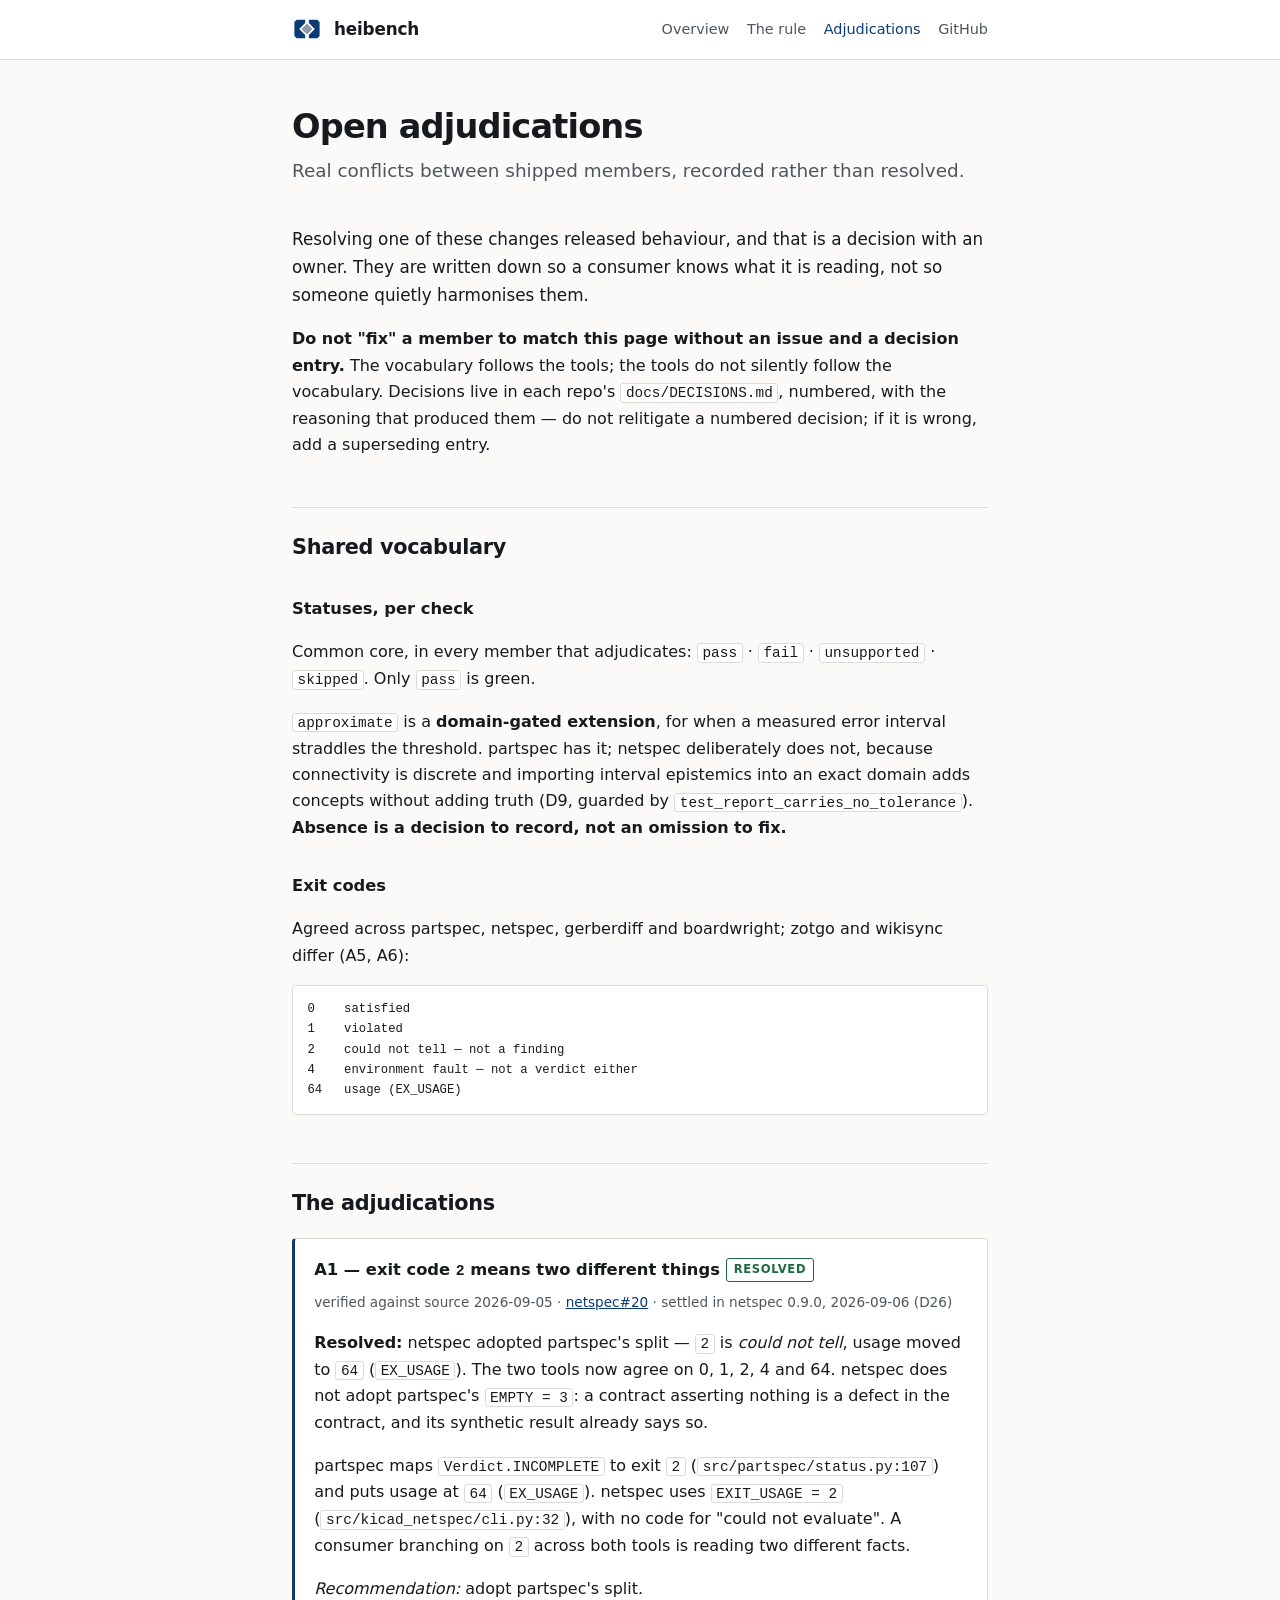
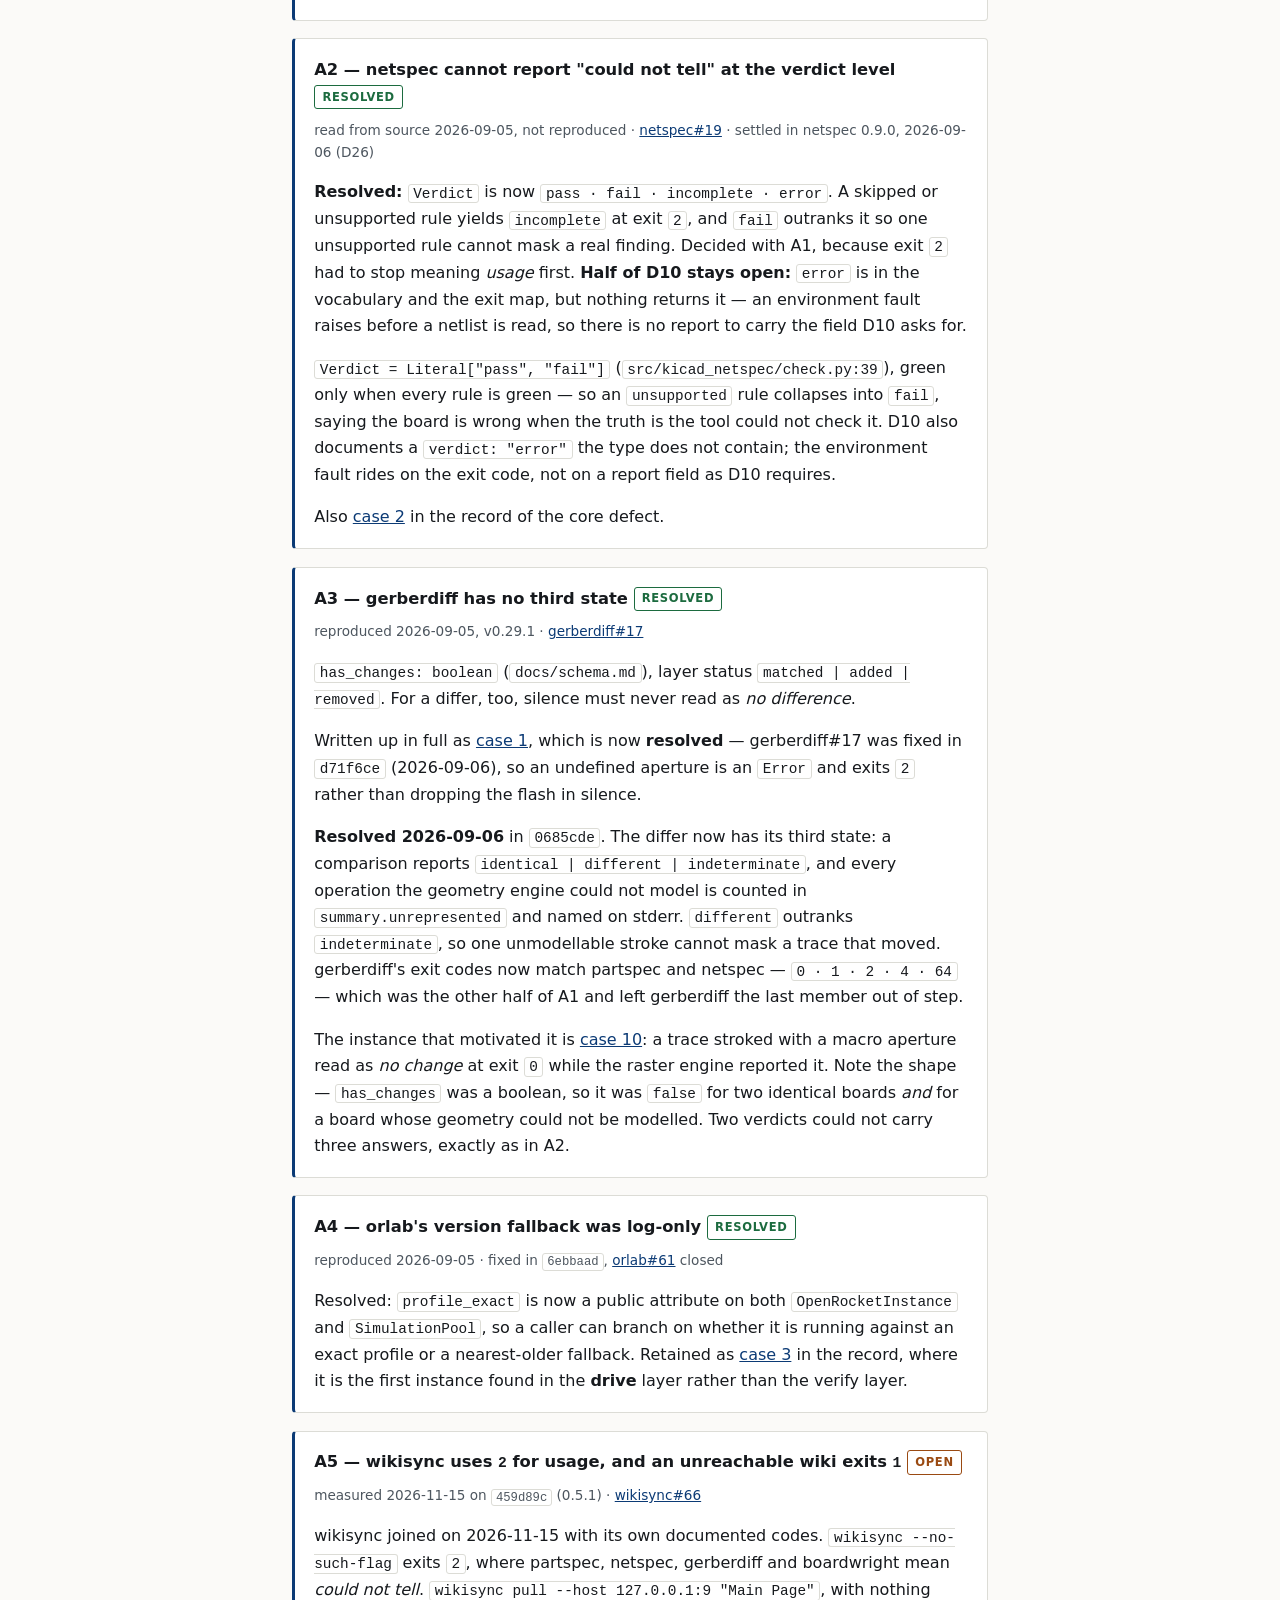
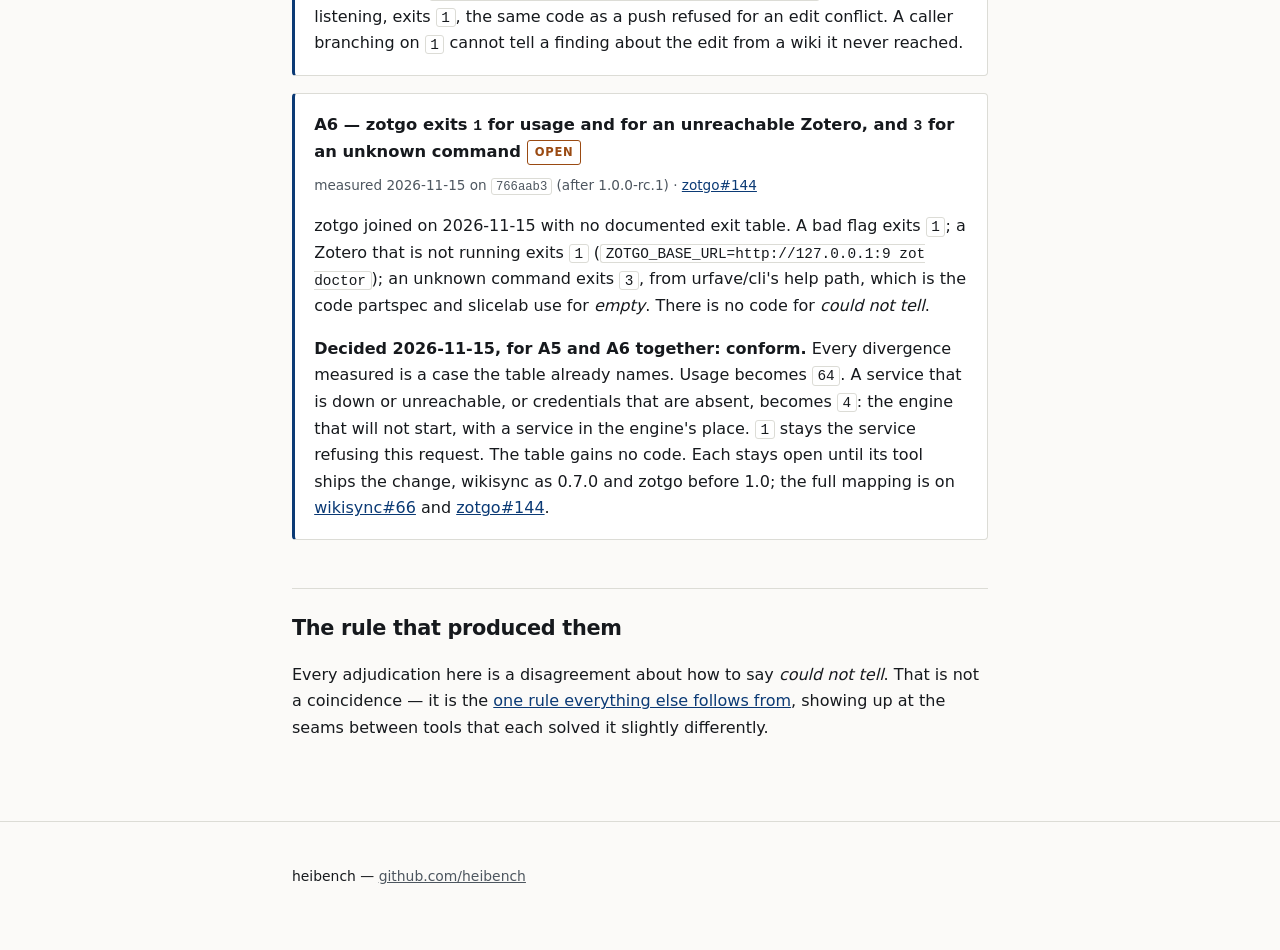
==== commit c4c4c4e6: "docs: A5 and A6 are decided, zotgo and wikisync conform Every exit-code divergence measured in zotgo" ====
--- a/adjudications.html
+++ b/adjudications.html
@@ -173,9 +173,15 @@
     (<code>ZOTGO_BASE_URL=http://127.0.0.1:9 zot doctor</code>); an unknown command
     exits <code>3</code>, from urfave/cli's help path, which is the code partspec and
     slicelab use for <em>empty</em>. There is no code for <em>could not tell</em>.</p>
-    <p>A5 and A6 are being decided together: conform both to the table above, or revise
-    the table if the two drivers show it is wrong for tools whose engine is a service
-    rather than a local binary. Either way it is a decision entry before a release.</p>
+    <p><strong>Decided 2026-11-15, for A5 and A6 together: conform.</strong> Every
+    divergence measured is a case the table already names. Usage becomes
+    <code>64</code>. A service that is down or unreachable, or credentials that are
+    absent, becomes <code>4</code>: the engine that will not start, with a service in
+    the engine's place. <code>1</code> stays the service refusing this request. The
+    table gains no code. Each stays open until its tool ships the change, wikisync as
+    0.7.0 and zotgo before 1.0; the full mapping is on
+    <a href="https://github.com/heibench/wikisync/issues/66">wikisync#66</a> and
+    <a href="https://github.com/heibench/zotgo/issues/144">zotgo#144</a>.</p>
   </div>
 
   <h2>The rule that produced them</h2>
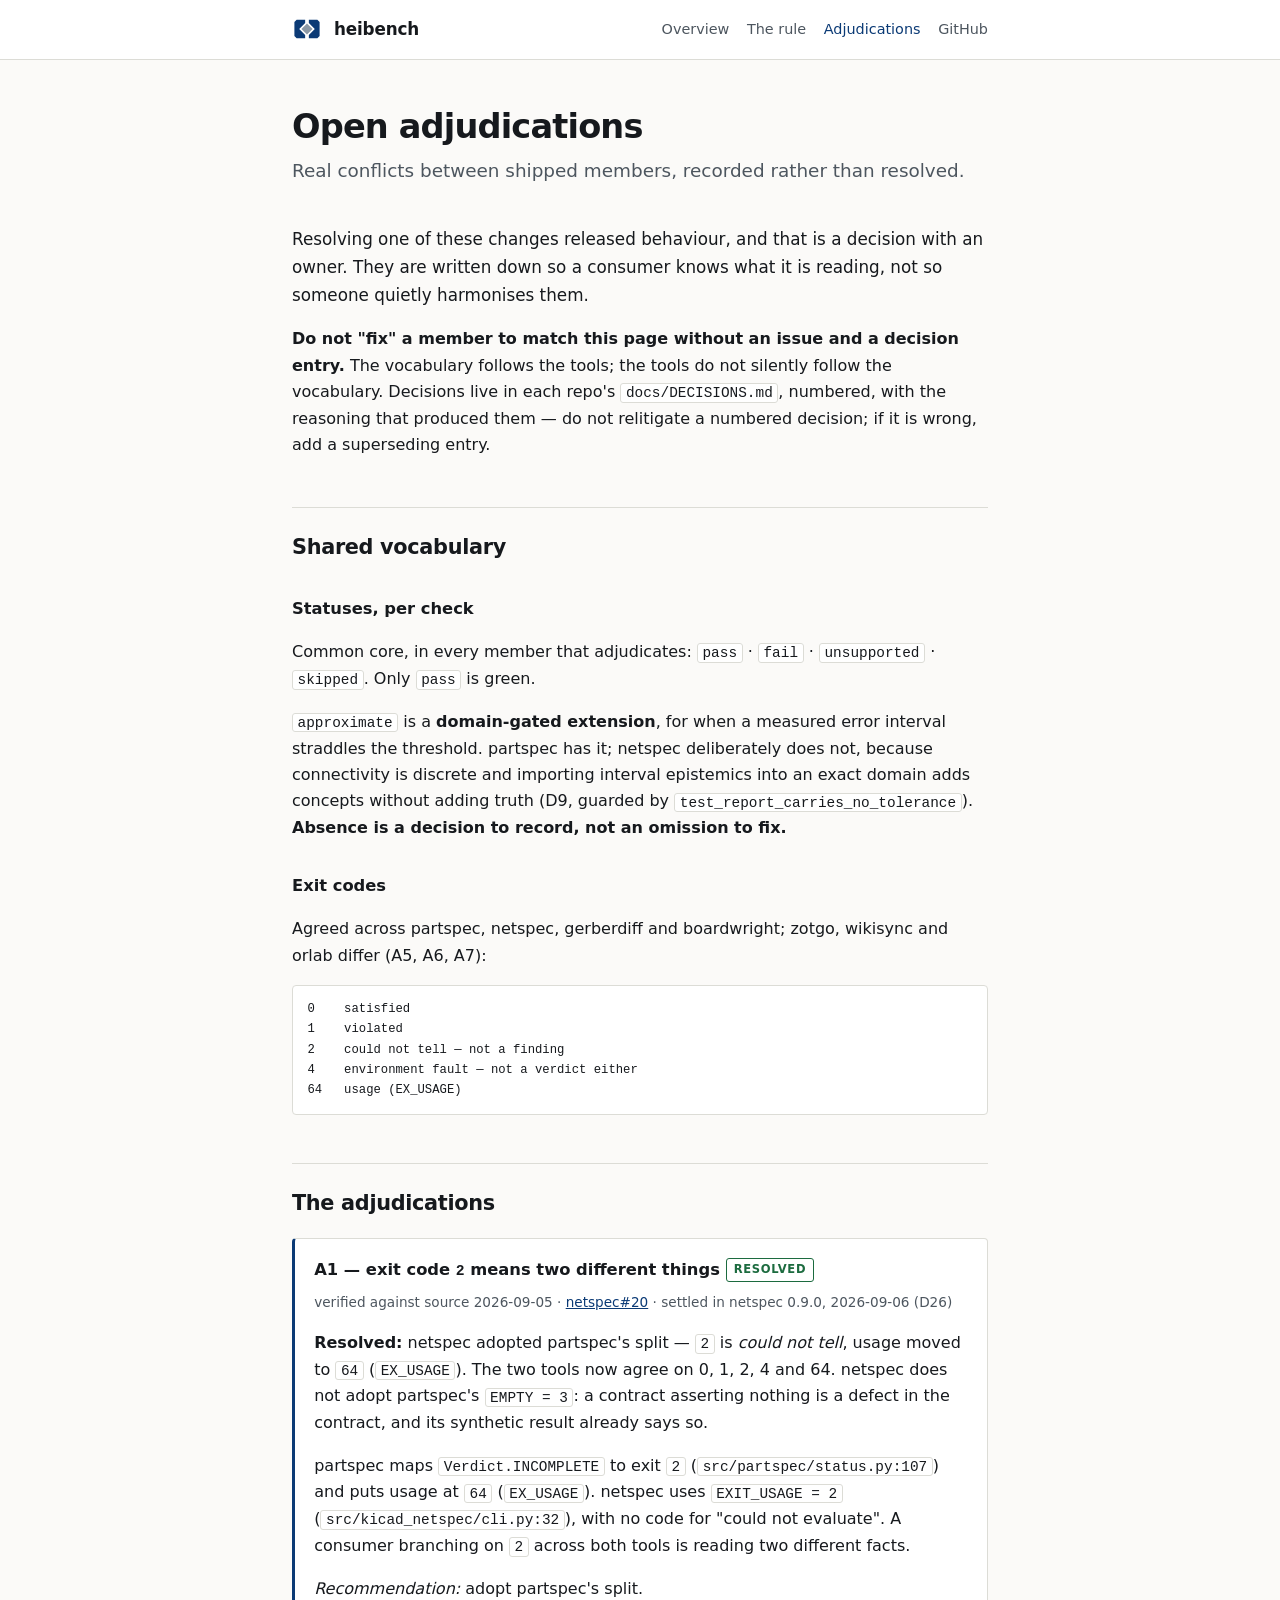
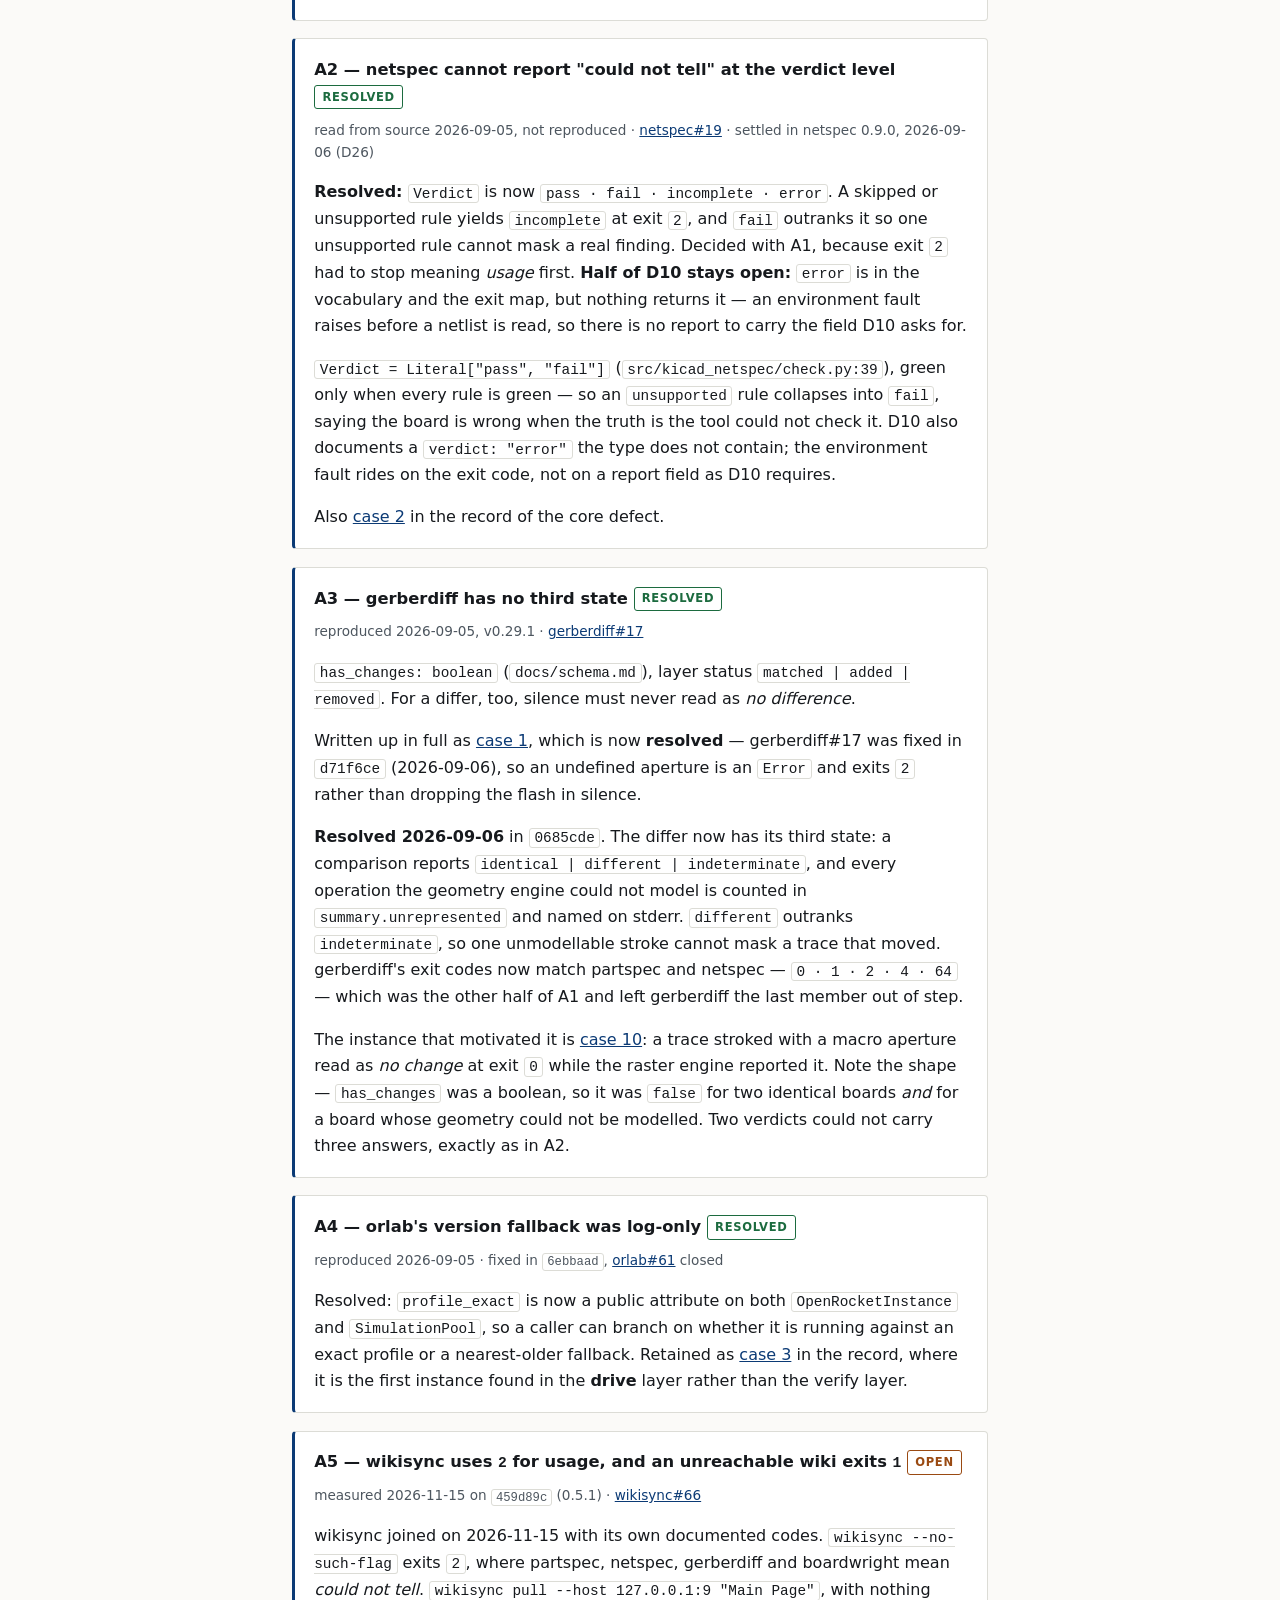
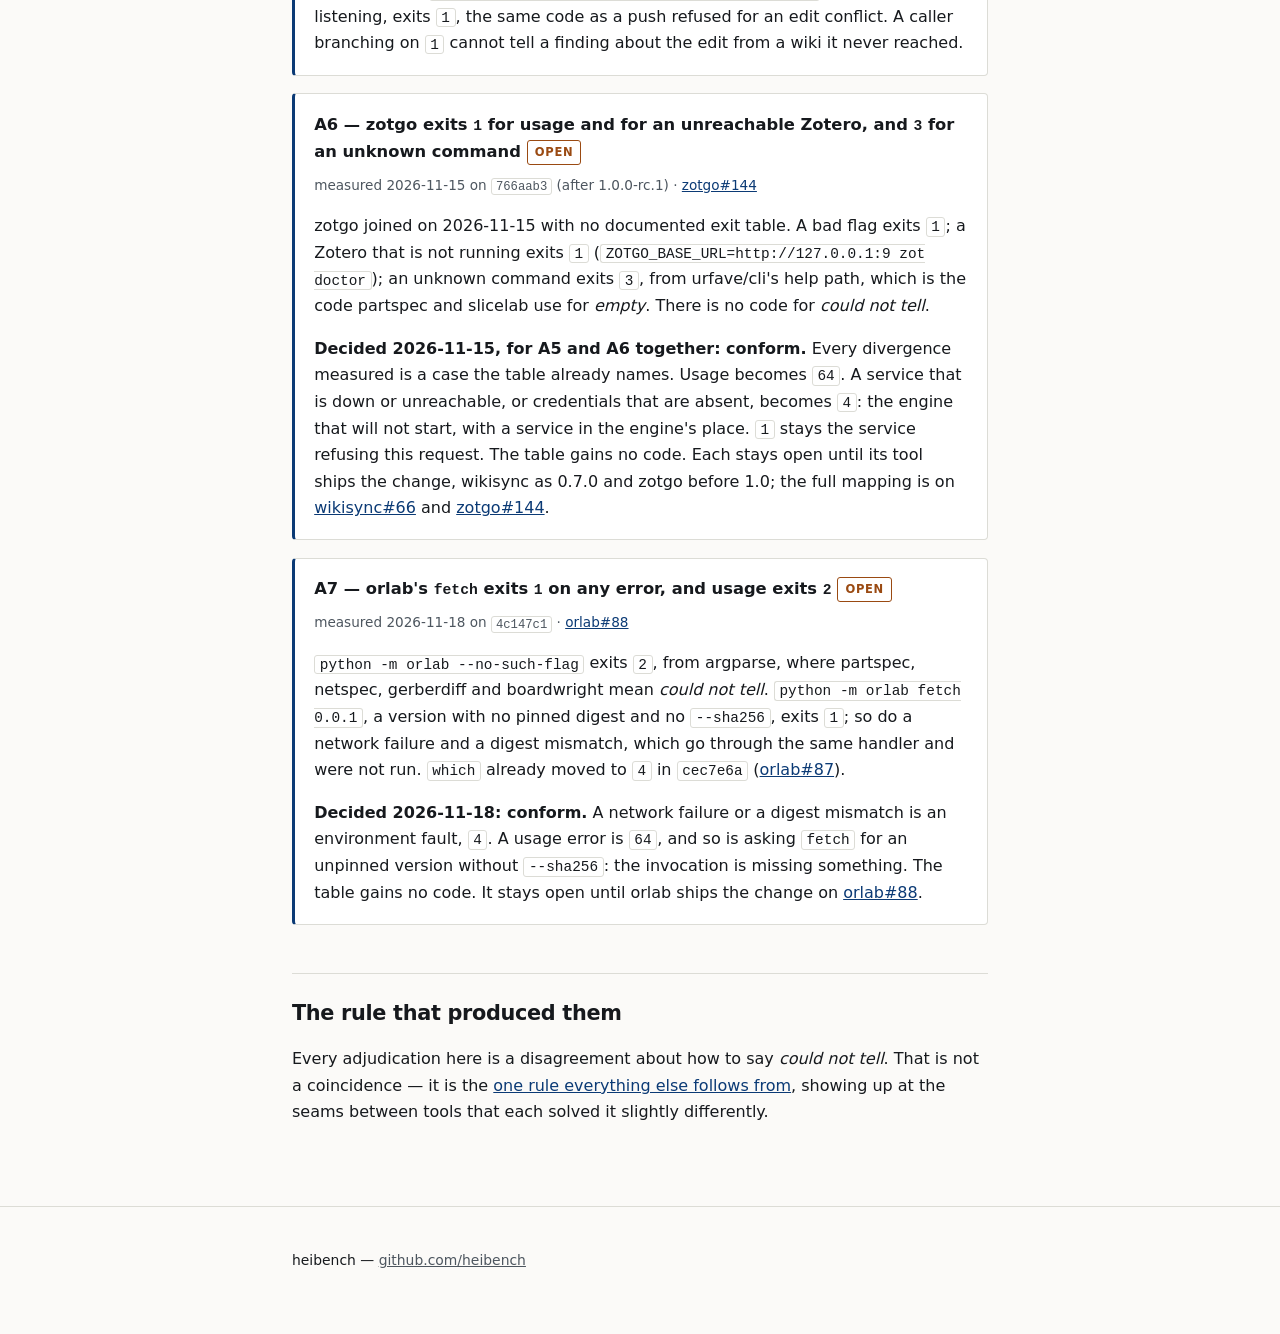
==== commit 22e1f42c: "docs(adjudications): record A7, orlab exit codes conform orlab's fetch exits 1 on any error and its " ====
--- a/adjudications.html
+++ b/adjudications.html
@@ -56,8 +56,8 @@
   record, not an omission to fix.</strong></p>
 
   <h3>Exit codes</h3>
-  <p>Agreed across partspec, netspec, gerberdiff and boardwright; zotgo and wikisync
-  differ (A5, A6):</p>
+  <p>Agreed across partspec, netspec, gerberdiff and boardwright; zotgo, wikisync and
+  orlab differ (A5, A6, A7):</p>
 <pre><code>0    satisfied
 1    violated
 2    could not tell — not a finding
@@ -184,6 +184,26 @@
     <a href="https://github.com/heibench/zotgo/issues/144">zotgo#144</a>.</p>
   </div>
 
+  <div class="case">
+    <h3>A7 — orlab's <code>fetch</code> exits <code>1</code> on any error, and usage exits <code>2</code>
+      <span class="tag open">open</span></h3>
+    <p class="meta">measured 2026-11-18 on <code>4c147c1</code> ·
+      <a href="https://github.com/heibench/orlab/issues/88">orlab#88</a></p>
+    <p><code>python -m orlab --no-such-flag</code> exits <code>2</code>, from argparse,
+    where partspec, netspec, gerberdiff and boardwright mean <em>could not tell</em>.
+    <code>python -m orlab fetch 0.0.1</code>, a version with no pinned digest and no
+    <code>--sha256</code>, exits <code>1</code>; so do a network failure and a digest
+    mismatch, which go through the same handler and were not run. <code>which</code>
+    already moved to <code>4</code> in <code>cec7e6a</code>
+    (<a href="https://github.com/heibench/orlab/issues/87">orlab#87</a>).</p>
+    <p><strong>Decided 2026-11-18: conform.</strong> A network failure or a digest
+    mismatch is an environment fault, <code>4</code>. A usage error is
+    <code>64</code>, and so is asking <code>fetch</code> for an unpinned version
+    without <code>--sha256</code>: the invocation is missing something. The table
+    gains no code. It stays open until orlab ships the change on
+    <a href="https://github.com/heibench/orlab/issues/88">orlab#88</a>.</p>
+  </div>
+
   <h2>The rule that produced them</h2>
 
   <p>Every adjudication here is a disagreement about how to say <em>could not tell</em>.
